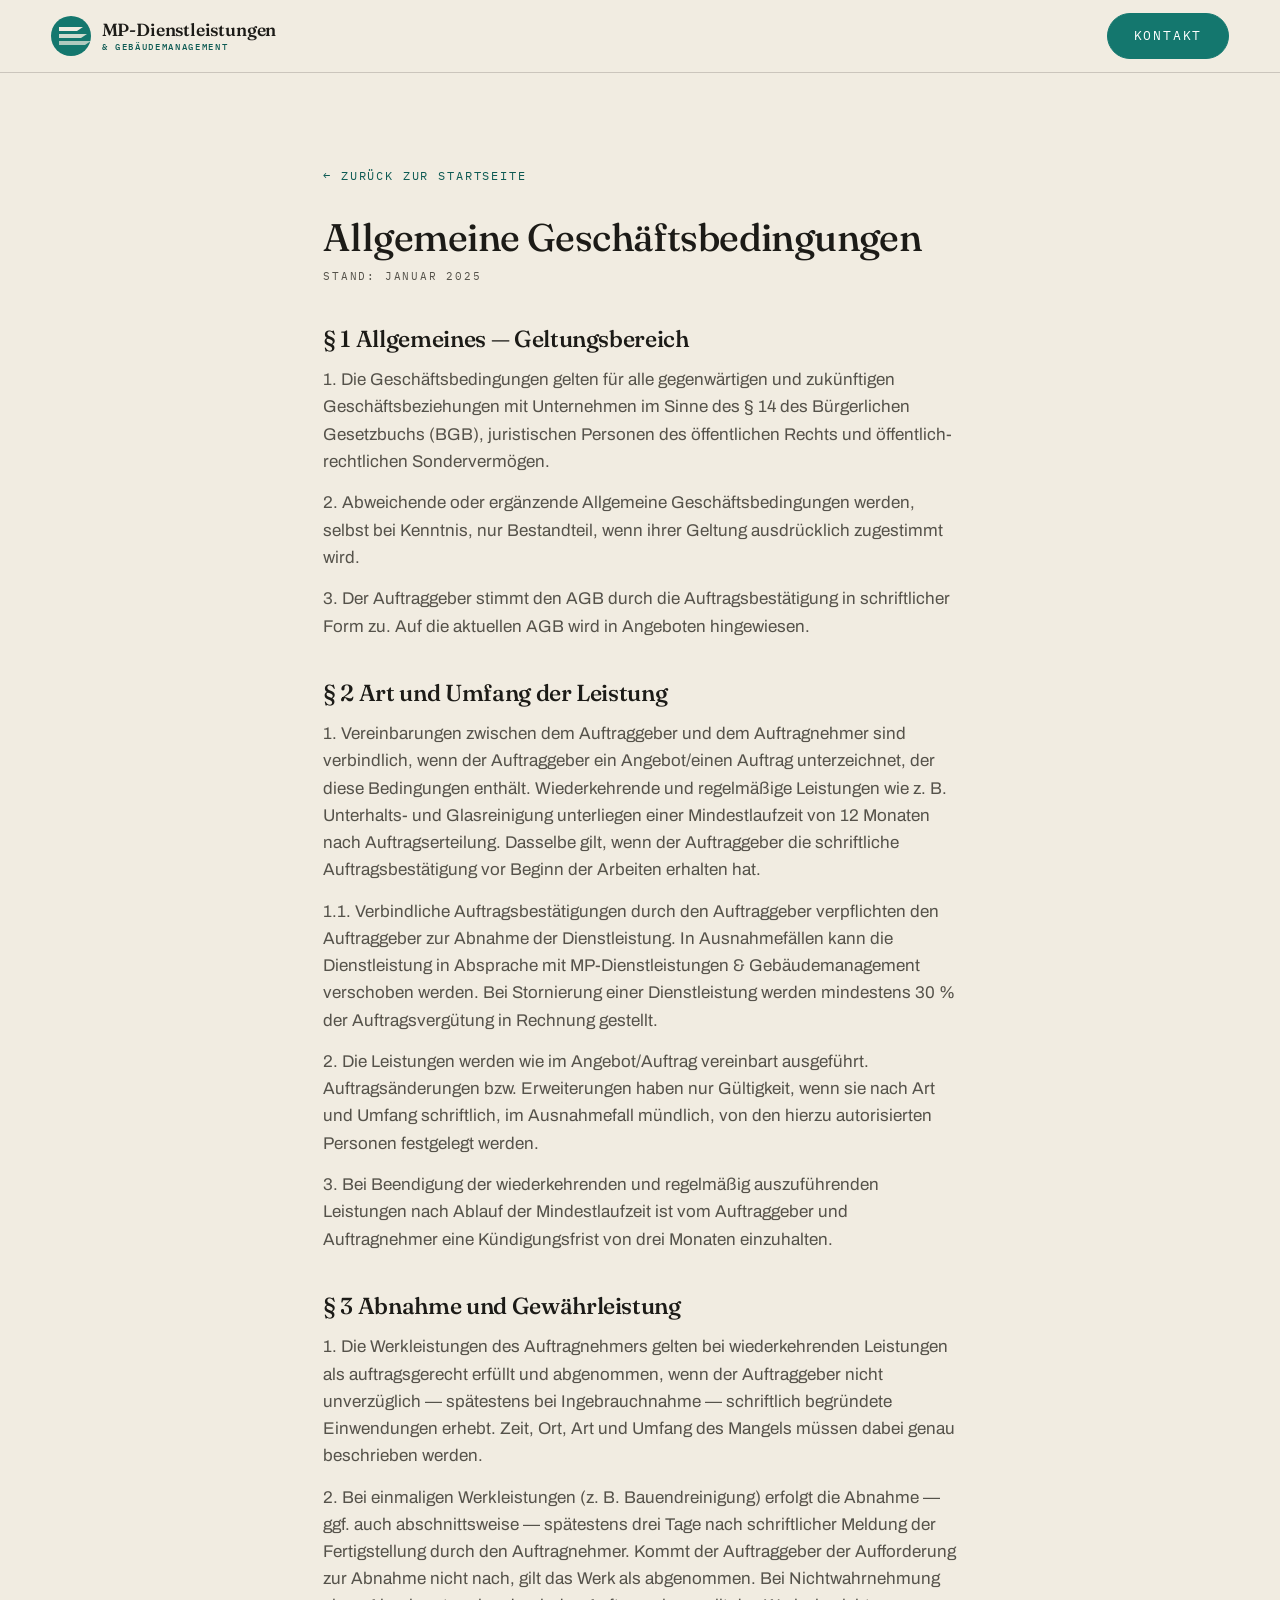
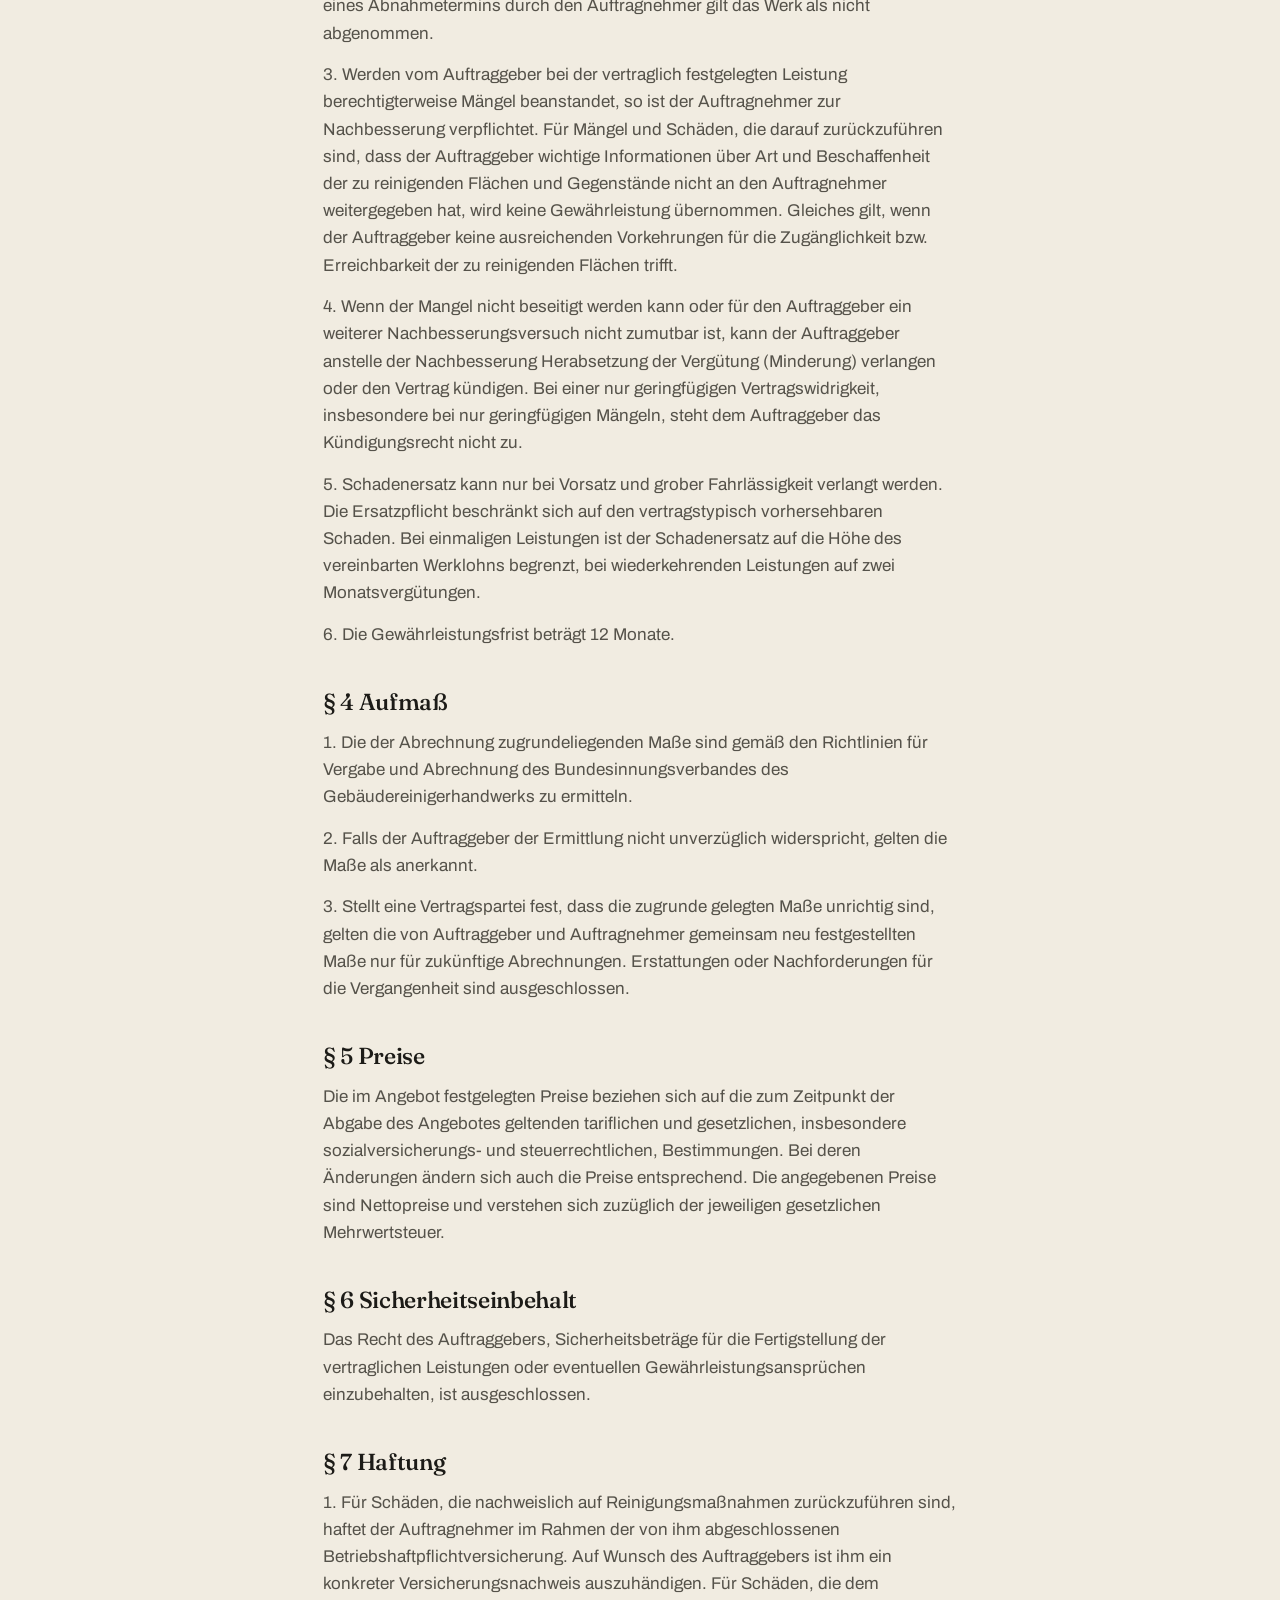
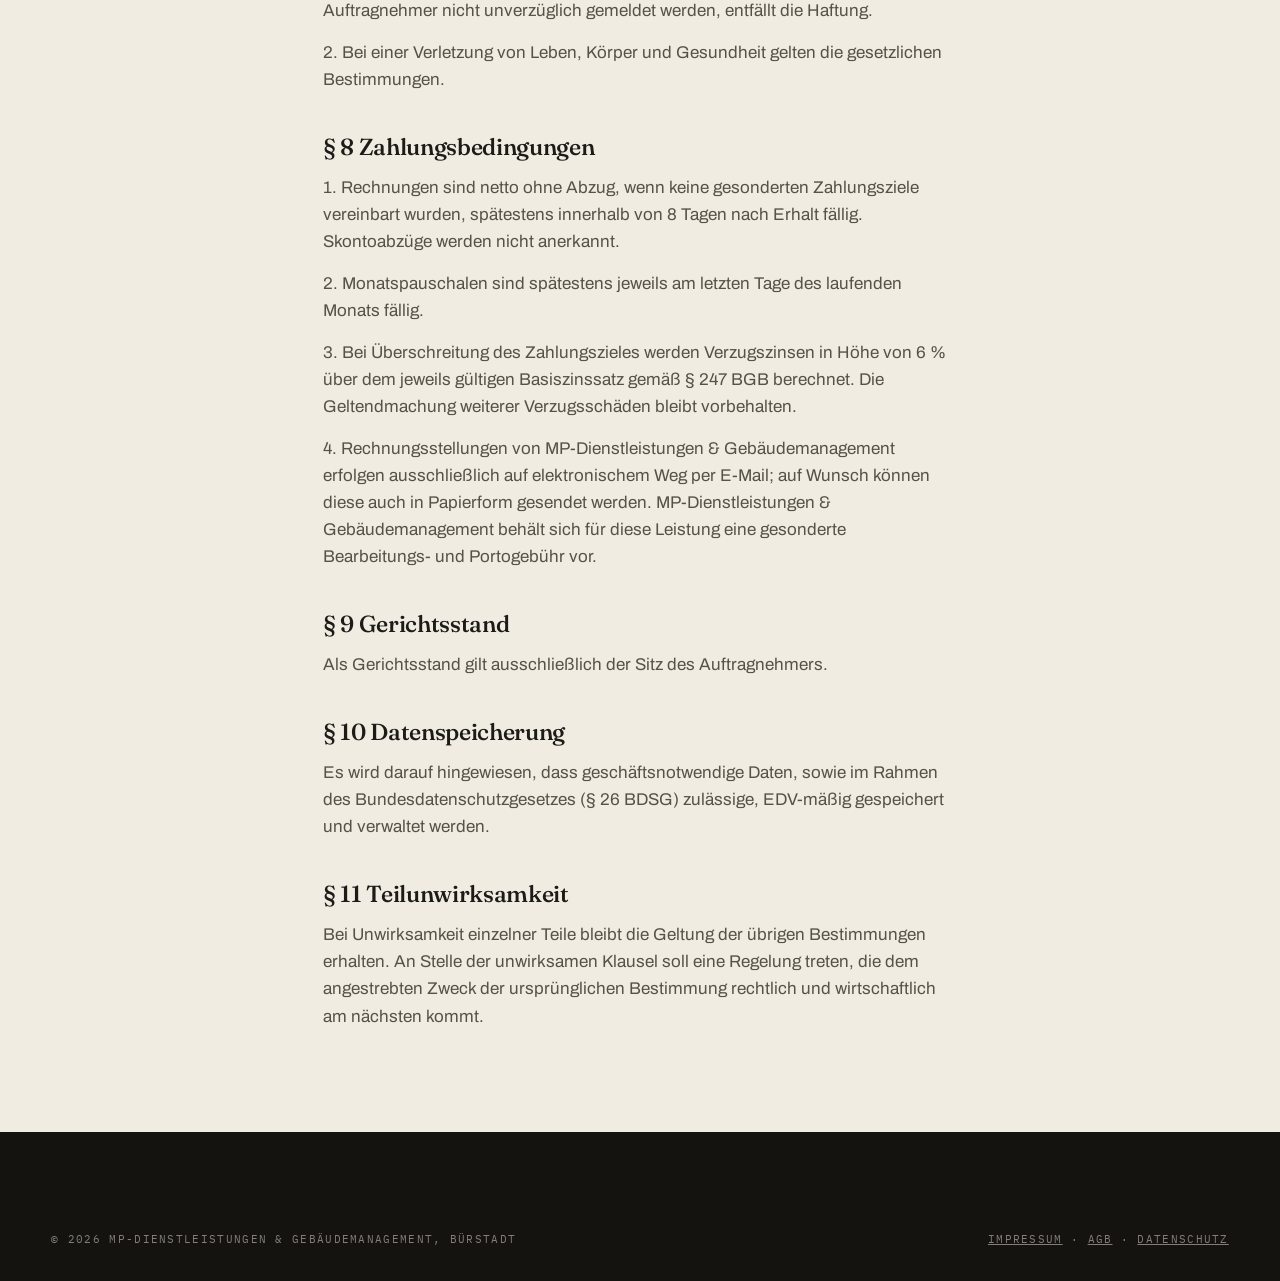
==== agb.html @ 6544720d "Website MP-Dienstleistungen & Gebäudemanagement Co-Authored-By: Claude Fable 5 <noreply@anthropic.co" ====
<!DOCTYPE html>
<html lang="de">
<head>
  <meta charset="UTF-8">
  <meta name="viewport" content="width=device-width, initial-scale=1.0">
  <title>AGB — MP-Dienstleistungen &amp; Gebäudemanagement</title>
  <meta name="robots" content="noindex, follow">
  <link rel="preconnect" href="https://fonts.googleapis.com">
  <link rel="preconnect" href="https://fonts.gstatic.com" crossorigin>
  <link href="https://fonts.googleapis.com/css2?family=Fraunces:opsz,wght@9..144,400..600&family=Archivo:wght@400;500;600&family=IBM+Plex+Mono:wght@400;500&display=swap" rel="stylesheet">
  <link rel="stylesheet" href="css/style.css">
</head>
<body>

<header class="site-header">
  <nav class="nav" aria-label="Hauptnavigation">
    <a class="brand" href="index.html">
      <svg width="40" height="40" viewBox="0 0 40 40" role="img" aria-label="MP-Dienstleistungen Logo">
        <circle cx="20" cy="20" r="20" fill="#14776e"/>
        <path d="M8 15h18l6-4H8z" fill="#f1ece1"/>
        <path d="M8 22h22l6-4H8z" fill="#f1ece1" opacity=".85"/>
        <path d="M8 29h26l6-4H8z" fill="#f1ece1" opacity=".7"/>
      </svg>
      <span class="brand-name">MP-Dienstleistungen
        <small>&amp; Gebäudemanagement</small>
      </span>
    </a>
    <a class="btn btn--solid nav-cta" href="index.html#kontakt" style="display:inline-flex">Kontakt</a>
  </nav>
</header>

<main class="legal-main">
  <a class="back-link" href="index.html">← Zurück zur Startseite</a>
  <h1 class="display-md">Allgemeine Geschäftsbedingungen</h1>
  <p class="legal-updated">Stand: Januar 2025</p>

  <h2>§ 1 Allgemeines — Geltungsbereich</h2>
  <p>1. Die Geschäftsbedingungen gelten für alle gegenwärtigen und zukünftigen Geschäftsbeziehungen mit Unternehmen im Sinne des § 14 des Bürgerlichen Gesetzbuchs (BGB), juristischen Personen des öffentlichen Rechts und öffentlich-rechtlichen Sondervermögen.</p>
  <p>2. Abweichende oder ergänzende Allgemeine Geschäftsbedingungen werden, selbst bei Kenntnis, nur Bestandteil, wenn ihrer Geltung ausdrücklich zugestimmt wird.</p>
  <p>3. Der Auftraggeber stimmt den AGB durch die Auftragsbestätigung in schriftlicher Form zu. Auf die aktuellen AGB wird in Angeboten hingewiesen.</p>

  <h2>§ 2 Art und Umfang der Leistung</h2>
  <p>1. Vereinbarungen zwischen dem Auftraggeber und dem Auftragnehmer sind verbindlich, wenn der Auftraggeber ein Angebot/einen Auftrag unterzeichnet, der diese Bedingungen enthält. Wiederkehrende und regelmäßige Leistungen wie z.&nbsp;B. Unterhalts- und Glasreinigung unterliegen einer Mindestlaufzeit von 12 Monaten nach Auftragserteilung. Dasselbe gilt, wenn der Auftraggeber die schriftliche Auftragsbestätigung vor Beginn der Arbeiten erhalten hat.</p>
  <p>1.1. Verbindliche Auftragsbestätigungen durch den Auftraggeber verpflichten den Auftraggeber zur Abnahme der Dienstleistung. In Ausnahmefällen kann die Dienstleistung in Absprache mit MP-Dienstleistungen &amp; Gebäudemanagement verschoben werden. Bei Stornierung einer Dienstleistung werden mindestens 30&nbsp;% der Auftragsvergütung in Rechnung gestellt.</p>
  <p>2. Die Leistungen werden wie im Angebot/Auftrag vereinbart ausgeführt. Auftragsänderungen bzw. Erweiterungen haben nur Gültigkeit, wenn sie nach Art und Umfang schriftlich, im Ausnahmefall mündlich, von den hierzu autorisierten Personen festgelegt werden.</p>
  <p>3. Bei Beendigung der wiederkehrenden und regelmäßig auszuführenden Leistungen nach Ablauf der Mindestlaufzeit ist vom Auftraggeber und Auftragnehmer eine Kündigungsfrist von drei Monaten einzuhalten.</p>

  <h2>§ 3 Abnahme und Gewährleistung</h2>
  <p>1. Die Werkleistungen des Auftragnehmers gelten bei wiederkehrenden Leistungen als auftragsgerecht erfüllt und abgenommen, wenn der Auftraggeber nicht unverzüglich — spätestens bei Ingebrauchnahme — schriftlich begründete Einwendungen erhebt. Zeit, Ort, Art und Umfang des Mangels müssen dabei genau beschrieben werden.</p>
  <p>2. Bei einmaligen Werkleistungen (z.&nbsp;B. Bauendreinigung) erfolgt die Abnahme — ggf. auch abschnittsweise — spätestens drei Tage nach schriftlicher Meldung der Fertigstellung durch den Auftragnehmer. Kommt der Auftraggeber der Aufforderung zur Abnahme nicht nach, gilt das Werk als abgenommen. Bei Nichtwahrnehmung eines Abnahmetermins durch den Auftragnehmer gilt das Werk als nicht abgenommen.</p>
  <p>3. Werden vom Auftraggeber bei der vertraglich festgelegten Leistung berechtigterweise Mängel beanstandet, so ist der Auftragnehmer zur Nachbesserung verpflichtet. Für Mängel und Schäden, die darauf zurückzuführen sind, dass der Auftraggeber wichtige Informationen über Art und Beschaffenheit der zu reinigenden Flächen und Gegenstände nicht an den Auftragnehmer weitergegeben hat, wird keine Gewährleistung übernommen. Gleiches gilt, wenn der Auftraggeber keine ausreichenden Vorkehrungen für die Zugänglichkeit bzw. Erreichbarkeit der zu reinigenden Flächen trifft.</p>
  <p>4. Wenn der Mangel nicht beseitigt werden kann oder für den Auftraggeber ein weiterer Nachbesserungsversuch nicht zumutbar ist, kann der Auftraggeber anstelle der Nachbesserung Herabsetzung der Vergütung (Minderung) verlangen oder den Vertrag kündigen. Bei einer nur geringfügigen Vertragswidrigkeit, insbesondere bei nur geringfügigen Mängeln, steht dem Auftraggeber das Kündigungsrecht nicht zu.</p>
  <p>5. Schadenersatz kann nur bei Vorsatz und grober Fahrlässigkeit verlangt werden. Die Ersatzpflicht beschränkt sich auf den vertragstypisch vorhersehbaren Schaden. Bei einmaligen Leistungen ist der Schadenersatz auf die Höhe des vereinbarten Werklohns begrenzt, bei wiederkehrenden Leistungen auf zwei Monatsvergütungen.</p>
  <p>6. Die Gewährleistungsfrist beträgt 12 Monate.</p>

  <h2>§ 4 Aufmaß</h2>
  <p>1. Die der Abrechnung zugrundeliegenden Maße sind gemäß den Richtlinien für Vergabe und Abrechnung des Bundesinnungsverbandes des Gebäudereinigerhandwerks zu ermitteln.</p>
  <p>2. Falls der Auftraggeber der Ermittlung nicht unverzüglich widerspricht, gelten die Maße als anerkannt.</p>
  <p>3. Stellt eine Vertragspartei fest, dass die zugrunde gelegten Maße unrichtig sind, gelten die von Auftraggeber und Auftragnehmer gemeinsam neu festgestellten Maße nur für zukünftige Abrechnungen. Erstattungen oder Nachforderungen für die Vergangenheit sind ausgeschlossen.</p>

  <h2>§ 5 Preise</h2>
  <p>Die im Angebot festgelegten Preise beziehen sich auf die zum Zeitpunkt der Abgabe des Angebotes geltenden tariflichen und gesetzlichen, insbesondere sozialversicherungs- und steuerrechtlichen, Bestimmungen. Bei deren Änderungen ändern sich auch die Preise entsprechend. Die angegebenen Preise sind Nettopreise und verstehen sich zuzüglich der jeweiligen gesetzlichen Mehrwertsteuer.</p>

  <h2>§ 6 Sicherheitseinbehalt</h2>
  <p>Das Recht des Auftraggebers, Sicherheitsbeträge für die Fertigstellung der vertraglichen Leistungen oder eventuellen Gewährleistungsansprüchen einzubehalten, ist ausgeschlossen.</p>

  <h2>§ 7 Haftung</h2>
  <p>1. Für Schäden, die nachweislich auf Reinigungsmaßnahmen zurückzuführen sind, haftet der Auftragnehmer im Rahmen der von ihm abgeschlossenen Betriebshaftpflichtversicherung. Auf Wunsch des Auftraggebers ist ihm ein konkreter Versicherungsnachweis auszuhändigen. Für Schäden, die dem Auftragnehmer nicht unverzüglich gemeldet werden, entfällt die Haftung.</p>
  <p>2. Bei einer Verletzung von Leben, Körper und Gesundheit gelten die gesetzlichen Bestimmungen.</p>

  <h2>§ 8 Zahlungsbedingungen</h2>
  <p>1. Rechnungen sind netto ohne Abzug, wenn keine gesonderten Zahlungsziele vereinbart wurden, spätestens innerhalb von 8 Tagen nach Erhalt fällig. Skontoabzüge werden nicht anerkannt.</p>
  <p>2. Monatspauschalen sind spätestens jeweils am letzten Tage des laufenden Monats fällig.</p>
  <p>3. Bei Überschreitung des Zahlungszieles werden Verzugszinsen in Höhe von 6&nbsp;% über dem jeweils gültigen Basiszinssatz gemäß § 247 BGB berechnet. Die Geltendmachung weiterer Verzugsschäden bleibt vorbehalten.</p>
  <p>4. Rechnungsstellungen von MP-Dienstleistungen &amp; Gebäudemanagement erfolgen ausschließlich auf elektronischem Weg per E-Mail; auf Wunsch können diese auch in Papierform gesendet werden. MP-Dienstleistungen &amp; Gebäudemanagement behält sich für diese Leistung eine gesonderte Bearbeitungs- und Portogebühr vor.</p>

  <h2>§ 9 Gerichtsstand</h2>
  <p>Als Gerichtsstand gilt ausschließlich der Sitz des Auftragnehmers.</p>

  <h2>§ 10 Datenspeicherung</h2>
  <p>Es wird darauf hingewiesen, dass geschäftsnotwendige Daten, sowie im Rahmen des Bundesdatenschutzgesetzes (§ 26 BDSG) zulässige, EDV-mäßig gespeichert und verwaltet werden.</p>

  <h2>§ 11 Teilunwirksamkeit</h2>
  <p>Bei Unwirksamkeit einzelner Teile bleibt die Geltung der übrigen Bestimmungen erhalten. An Stelle der unwirksamen Klausel soll eine Regelung treten, die dem angestrebten Zweck der ursprünglichen Bestimmung rechtlich und wirtschaftlich am nächsten kommt.</p>
</main>

<footer class="site-footer">
  <div class="footer-bottom">
    <span>© 2026 MP-Dienstleistungen &amp; Gebäudemanagement, Bürstadt</span>
    <span><a href="impressum.html" style="color:inherit">Impressum</a> · <a href="agb.html" style="color:inherit">AGB</a> · <a href="datenschutz.html" style="color:inherit">Datenschutz</a></span>
  </div>
</footer>

</body>
</html>
---- css/style.css ----
/* ==========================================================================
   MP-Dienstleistungen & Gebäudemanagement
   Editorial system: warm paper, ink, MP-petrol. Serif display / grotesk body.
   ========================================================================== */

:root {
  --paper: #f1ece1;
  --paper-deep: #e7e0d1;
  --ink: #1c1b17;
  --ink-soft: #55524a;
  --petrol: #14776e;
  --petrol-deep: #0d5a53;
  --petrol-ink: #0a3f3a;
  --dark: #14130f;
  --dark-soft: #23221c;
  --line: rgba(28, 27, 23, 0.18);
  --line-light: rgba(241, 236, 225, 0.22);

  --font-serif: "Fraunces", Georgia, serif;
  --font-sans: "Archivo", "Helvetica Neue", Arial, sans-serif;
  --font-mono: "IBM Plex Mono", "Courier New", monospace;

  --margin: clamp(1.25rem, 4vw, 4.5rem);
  --nav-h: 4.5rem;
}

* { box-sizing: border-box; margin: 0; padding: 0; }

html {
  scroll-behavior: smooth;
  -webkit-text-size-adjust: 100%;
}

body {
  font-family: var(--font-sans);
  font-size: 1.0625rem;
  line-height: 1.6;
  color: var(--ink);
  background: var(--paper);
  -webkit-font-smoothing: antialiased;
}

img { max-width: 100%; display: block; }

a { color: inherit; }

:focus-visible {
  outline: 2px solid var(--petrol);
  outline-offset: 3px;
}

::selection { background: var(--petrol); color: var(--paper); }

.visually-hidden {
  position: absolute; width: 1px; height: 1px;
  clip-path: inset(50%); overflow: hidden; white-space: nowrap;
}

/* ---------- type ---------- */

h1, h2, h3 {
  font-family: var(--font-serif);
  font-weight: 480;
  line-height: 1.06;
  letter-spacing: -0.015em;
}

.display-xl { font-size: clamp(2.6rem, 7.2vw, 5.6rem); }
.display-lg { font-size: clamp(2.1rem, 5vw, 3.9rem); }
.display-md { font-size: clamp(1.6rem, 3.2vw, 2.4rem); }

/* Serifen-Kursiv-Akzent in Headlines */
.accent-i {
  font-style: italic;
  font-weight: 440;
  color: var(--petrol-deep);
}

/* Anker landen unterhalb der Sticky-Nav */
section[id] { scroll-margin-top: calc(var(--nav-h) + 1rem); }

.eyebrow {
  font-family: var(--font-mono);
  font-size: 0.72rem;
  font-weight: 500;
  letter-spacing: 0.22em;
  text-transform: uppercase;
  color: var(--petrol-deep);
  display: block;
  margin-bottom: 1.4rem;
}

.eyebrow::before { content: "— "; }

.lead {
  font-size: clamp(1.1rem, 1.6vw, 1.3rem);
  line-height: 1.55;
  color: var(--ink-soft);
  max-width: 34em;
}

/* ---------- buttons ---------- */

.btn {
  display: inline-flex;
  align-items: center;
  gap: 0.6rem;
  min-height: 44px;
  padding: 0.75rem 1.6rem;
  font-family: var(--font-mono);
  font-size: 0.8rem;
  letter-spacing: 0.14em;
  text-transform: uppercase;
  text-decoration: none;
  border: 1px solid var(--ink);
  border-radius: 999px;
  background: transparent;
  color: var(--ink);
  cursor: pointer;
  transition: background 0.2s ease, color 0.2s ease, border-color 0.2s ease;
}

.btn:hover { background: var(--ink); color: var(--paper); }

.btn-arrow {
  display: inline-block;
  transition: transform 0.2s ease;
}

.btn:hover .btn-arrow { transform: translateX(4px); }

.btn--solid {
  background: var(--petrol);
  border-color: var(--petrol);
  color: #fff;
}

.btn--solid:hover { background: var(--petrol-deep); border-color: var(--petrol-deep); color: #fff; }

.btn--light {
  border-color: var(--paper);
  color: var(--paper);
}

.btn--light:hover { background: var(--paper); color: var(--ink); }

/* ---------- header / nav ---------- */

.site-header {
  position: sticky;
  top: 0;
  z-index: 60;
  background: rgba(241, 236, 225, 0.92);
  backdrop-filter: blur(6px);
  border-bottom: 1px solid var(--line);
}

.nav {
  display: flex;
  align-items: center;
  justify-content: space-between;
  gap: 1.5rem;
  height: var(--nav-h);
  padding: 0 var(--margin);
}

.brand {
  display: flex;
  align-items: center;
  gap: 0.65rem;
  text-decoration: none;
  flex-shrink: 0;
}

.brand svg { display: block; }

.brand-name {
  font-family: var(--font-serif);
  font-size: 1.1rem;
  font-weight: 560;
  letter-spacing: -0.01em;
  line-height: 1.1;
}

.brand-name small {
  display: block;
  font-family: var(--font-mono);
  font-size: 0.58rem;
  font-weight: 500;
  letter-spacing: 0.18em;
  text-transform: uppercase;
  color: var(--petrol-deep);
  margin-top: 0.15rem;
}

.nav-links {
  display: none;
  align-items: center;
  gap: 2rem;
  list-style: none;
}

.nav-links a {
  font-family: var(--font-mono);
  font-size: 0.76rem;
  letter-spacing: 0.14em;
  text-transform: uppercase;
  text-decoration: none;
  color: var(--ink);
  padding: 0.5rem 0;
  border-bottom: 1px solid transparent;
  transition: border-color 0.2s ease, color 0.2s ease;
}

.nav-links a:hover { border-bottom-color: var(--petrol); color: var(--petrol-deep); }

.nav-cta { display: none; }

.nav-toggle {
  display: inline-flex;
  flex-direction: column;
  justify-content: center;
  gap: 5px;
  width: 44px;
  height: 44px;
  padding: 10px;
  background: none;
  border: 1px solid var(--line);
  border-radius: 50%;
  cursor: pointer;
}

.nav-toggle span {
  display: block;
  height: 2px;
  background: var(--ink);
  transition: transform 0.25s ease, opacity 0.25s ease;
}

.nav-toggle[aria-expanded="true"] span:nth-child(1) { transform: translateY(7px) rotate(45deg); }
.nav-toggle[aria-expanded="true"] span:nth-child(2) { opacity: 0; }
.nav-toggle[aria-expanded="true"] span:nth-child(3) { transform: translateY(-7px) rotate(-45deg); }

.mobile-menu {
  display: none;
  border-bottom: 1px solid var(--line);
  background: var(--paper);
}

.mobile-menu.is-open { display: block; }

.mobile-menu ul { list-style: none; padding: 0.5rem var(--margin) 1.5rem; }

.mobile-menu a {
  display: block;
  padding: 0.85rem 0;
  font-family: var(--font-serif);
  font-size: 1.35rem;
  text-decoration: none;
  border-bottom: 1px solid var(--line);
}

.mobile-menu li:last-child a { border-bottom: 0; }

@media (min-width: 64rem) {
  .nav-links { display: flex; }
  .nav-cta { display: inline-flex; }
  .nav-toggle, .mobile-menu { display: none !important; }
}

/* ---------- hero ---------- */

.hero {
  padding: clamp(1.4rem, 3vw, 2.2rem) var(--margin) 0;
}

.hero-meta {
  display: flex;
  flex-wrap: wrap;
  justify-content: space-between;
  gap: 0.4rem 2rem;
  padding-bottom: 0.8rem;
  margin-bottom: clamp(2.2rem, 5vw, 4.5rem);
  border-bottom: 1px solid var(--line);
  font-family: var(--font-mono);
  font-size: 0.7rem;
  letter-spacing: 0.16em;
  text-transform: uppercase;
  color: var(--ink-soft);
}

.hero-meta strong { font-weight: 500; color: var(--petrol-deep); }

.hero-top {
  display: grid;
  gap: 2rem;
  padding-bottom: clamp(2.5rem, 5vw, 4rem);
}

.hero h1 { max-width: 11em; }

.hero-aside {
  display: flex;
  flex-direction: column;
  gap: 1.6rem;
  justify-content: flex-end;
}

.hero-aside .lead { max-width: 26em; }

.hero-actions { display: flex; flex-wrap: wrap; gap: 0.8rem; }

@media (min-width: 64rem) {
  .hero-top {
    grid-template-columns: 1.5fr 1fr;
    align-items: end;
  }
}

/* Zweiteilige Hero-Komposition — Bilder bleiben nahe ihrer nativen Auflösung */
.hero-media {
  display: grid;
  gap: 1.2rem;
  border-top: 1px solid var(--line);
  padding-top: 1rem;
  padding-bottom: clamp(3rem, 6vw, 5rem);
}

.hero-media figure { margin: 0; min-width: 0; }

.hero-media img {
  width: 100%;
  object-fit: cover;
}

.hero-tile--main img {
  height: clamp(280px, 46vh, 500px);
  object-position: center;
}

.hero-tile--team img {
  height: auto; /* natürliches Seitenverhältnis, kein Hochskalieren in der Höhe */
}

.hero-media figcaption {
  display: flex;
  justify-content: space-between;
  gap: 1rem;
  padding-top: 0.7rem;
  font-family: var(--font-mono);
  font-size: 0.7rem;
  letter-spacing: 0.14em;
  text-transform: uppercase;
  color: var(--ink-soft);
}

@media (min-width: 64rem) {
  .hero-media {
    grid-template-columns: 1.6fr 1fr;
    align-items: end;
  }
}

/* ---------- section scaffolding ---------- */

.section {
  padding: clamp(3.5rem, 8vw, 7rem) var(--margin);
  border-top: 1px solid var(--line);
}

.section-head {
  display: grid;
  gap: 1.2rem;
  margin-bottom: clamp(2.5rem, 5vw, 4.5rem);
}

.section-head .lead { margin-top: 0.4rem; }

@media (min-width: 64rem) {
  .section-head--split {
    grid-template-columns: 1.2fr 1fr;
    align-items: end;
  }
}

/* ---------- statement (Leitsatz) ---------- */

.statement {
  background: var(--paper-deep);
  text-align: center;
  padding-top: clamp(4.5rem, 10vw, 8.5rem);
  padding-bottom: clamp(4.5rem, 10vw, 8.5rem);
}

.statement .eyebrow { color: var(--petrol-deep); }
.statement .eyebrow::before { content: ""; }

.statement h2 {
  max-width: 15em;
  margin: 0 auto;
}

.statement p {
  max-width: 38em;
  margin: 1.8rem auto 0;
  color: var(--ink-soft);
}

/* ---------- über uns ---------- */

.about-grid {
  display: grid;
  gap: 2.5rem;
}

.about-copy p + p { margin-top: 1.1rem; }

.about-copy .about-quote {
  margin-top: 2.2rem;
  padding-left: 1.4rem;
  border-left: 2px solid var(--petrol);
  font-family: var(--font-serif);
  font-size: 1.35rem;
  line-height: 1.35;
  color: var(--ink);
}

.about-sign {
  margin-top: 2.2rem;
  font-family: var(--font-mono);
  font-size: 0.78rem;
  letter-spacing: 0.12em;
  text-transform: uppercase;
  color: var(--ink-soft);
}

.about-sign strong {
  display: block;
  font-family: var(--font-serif);
  font-size: 1.5rem;
  font-weight: 500;
  letter-spacing: 0;
  text-transform: none;
  color: var(--ink);
  margin-bottom: 0.3rem;
}

.about-media { display: grid; gap: 1rem; align-content: start; }

.about-media figure { margin: 0; }

.about-media img {
  width: 100%;
  height: 320px;
  object-fit: cover;
}

/* Teamfoto ungeschnitten zeigen (Personen von Kopf bis Fuß) */
.about-media figure:first-child img {
  height: auto;
  aspect-ratio: auto;
}

.about-media figcaption {
  padding-top: 0.55rem;
  font-family: var(--font-mono);
  font-size: 0.68rem;
  letter-spacing: 0.14em;
  text-transform: uppercase;
  color: var(--ink-soft);
}

@media (min-width: 64rem) {
  .about-grid { grid-template-columns: 1.1fr 1fr; gap: 5rem; }
  .about-media { grid-template-rows: auto auto; }
  .about-media figure:nth-child(2) { margin-left: 18%; }
  .about-media img { height: 360px; }
}

/* ---------- leistungen ---------- */

.services-list {
  list-style: none;
  border-top: 1px solid var(--line);
}

.service {
  position: relative;
  display: grid;
  grid-template-columns: auto 1fr auto;
  align-items: baseline;
  gap: 1rem 1.5rem;
  padding: 1.15rem 0.6rem;
  margin: 0 -0.6rem;
  border-bottom: 1px solid var(--line);
  transition: background 0.25s ease;
}

.service:hover { background: rgba(20, 119, 110, 0.055); }

.service-name { transition: color 0.25s ease; }

.service:hover .service-name { color: var(--petrol-deep); }

.service-num {
  font-family: var(--font-mono);
  font-size: 0.72rem;
  letter-spacing: 0.1em;
  color: var(--petrol-deep);
}

.service-name {
  font-family: var(--font-serif);
  font-size: clamp(1.35rem, 2.6vw, 2rem);
  font-weight: 480;
  line-height: 1.15;
}

.service-desc {
  grid-column: 2;
  font-size: 0.95rem;
  color: var(--ink-soft);
  max-width: 46em;
}

.service-tag {
  font-family: var(--font-mono);
  font-size: 0.68rem;
  letter-spacing: 0.14em;
  text-transform: uppercase;
  color: var(--ink-soft);
  white-space: nowrap;
}

@media (max-width: 47.9rem) {
  .service { grid-template-columns: auto 1fr; }
  .service-tag { display: none; }
}

.services-media {
  display: grid;
  gap: 1rem;
  margin-top: clamp(2.5rem, 5vw, 4rem);
}

.services-media figure { position: relative; margin: 0; }

.services-media img {
  width: 100%;
  height: 260px;
  object-fit: cover;
}

.services-media figcaption {
  position: absolute;
  left: 0.9rem;
  bottom: 0.9rem;
  padding: 0.35rem 0.8rem;
  background: var(--paper);
  font-family: var(--font-mono);
  font-size: 0.66rem;
  letter-spacing: 0.14em;
  text-transform: uppercase;
}

@media (min-width: 48rem) {
  .services-media { grid-template-columns: repeat(3, 1fr); }
  .services-media img { height: 300px; }
}

/* ---------- dark chapter (Bilanz) ---------- */

.chapter {
  background: var(--dark);
  color: var(--paper);
  border-top: 0;
}

.chapter .eyebrow { color: #6fbfb5; }

.chapter h2 {
  max-width: 14em;
  color: var(--paper);
}

.chapter-intro {
  color: rgba(241, 236, 225, 0.72);
  max-width: 36em;
  margin-top: 1.4rem;
}

.facts {
  list-style: none;
  margin-top: clamp(3rem, 6vw, 5rem);
  border-top: 1px solid var(--line-light);
}

.fact {
  display: grid;
  gap: 0.4rem 2rem;
  padding: clamp(1.6rem, 3vw, 2.4rem) 0;
  border-bottom: 1px solid var(--line-light);
}

.fact-value {
  font-family: var(--font-serif);
  font-size: clamp(2.2rem, 6vw, 4.4rem);
  font-weight: 460;
  line-height: 1;
  letter-spacing: -0.02em;
}

.fact-value sup { font-size: 0.45em; }

.fact-label {
  font-family: var(--font-mono);
  font-size: 0.72rem;
  letter-spacing: 0.18em;
  text-transform: uppercase;
  color: #6fbfb5;
}

.fact-note {
  color: rgba(241, 236, 225, 0.66);
  font-size: 0.95rem;
  max-width: 34em;
}

@media (min-width: 64rem) {
  .fact {
    grid-template-columns: 1fr 2fr 1.4fr;
    align-items: baseline;
  }
  .fact-label { order: -1; }
}

.chapter-source {
  margin-top: 1.6rem;
  font-family: var(--font-mono);
  font-size: 0.68rem;
  letter-spacing: 0.12em;
  text-transform: uppercase;
  color: rgba(241, 236, 225, 0.45);
}

/* ---------- umwelt ---------- */

.env-grid { display: grid; gap: 2.5rem; }

.env-copy p + p { margin-top: 1.1rem; }

.env-copy h3 {
  font-size: 1.25rem;
  margin: 2rem 0 0.6rem;
}

.env-panel {
  align-self: start;
  border: 1px solid var(--petrol);
  padding: clamp(1.6rem, 3vw, 2.4rem);
  background: var(--paper-deep);
  box-shadow: 10px 10px 0 rgba(20, 119, 110, 0.12);
}

.env-panel .eyebrow { margin-bottom: 1rem; }

.env-panel h3 {
  font-family: var(--font-serif);
  font-size: 1.6rem;
  font-weight: 500;
  line-height: 1.2;
}

.env-panel p { margin-top: 0.9rem; color: var(--ink-soft); }

.env-panel .btn { margin-top: 1.6rem; }

.env-steps {
  list-style: none;
  margin-top: 1.4rem;
  border-top: 1px solid var(--line);
}

.env-steps li {
  display: flex;
  gap: 1rem;
  padding: 0.8rem 0;
  border-bottom: 1px solid var(--line);
  font-size: 0.95rem;
}

.env-steps .env-step-num {
  font-family: var(--font-mono);
  font-size: 0.7rem;
  color: var(--petrol-deep);
  padding-top: 0.25rem;
}

@media (min-width: 64rem) {
  .env-grid { grid-template-columns: 1.2fr 1fr; gap: 5rem; }
}

/* ---------- jobs ---------- */

.jobs { background: var(--paper-deep); }

.job-card {
  border: 1px solid var(--ink);
  background: var(--paper);
  box-shadow: 10px 10px 0 rgba(20, 119, 110, 0.12);
}

.job-head {
  display: flex;
  flex-wrap: wrap;
  align-items: baseline;
  justify-content: space-between;
  gap: 0.6rem 2rem;
  padding: clamp(1.4rem, 3vw, 2rem);
  border-bottom: 1px solid var(--line);
}

.job-head h3 {
  font-size: clamp(1.5rem, 3vw, 2.1rem);
  font-weight: 500;
}

.job-meta {
  font-family: var(--font-mono);
  font-size: 0.72rem;
  letter-spacing: 0.14em;
  text-transform: uppercase;
  color: var(--petrol-deep);
}

.job-body {
  display: grid;
  gap: 0;
}

.job-col { padding: clamp(1.4rem, 3vw, 2rem); }

.job-col + .job-col { border-top: 1px solid var(--line); }

.job-col h4 {
  font-family: var(--font-mono);
  font-size: 0.72rem;
  font-weight: 500;
  letter-spacing: 0.18em;
  text-transform: uppercase;
  color: var(--ink-soft);
  margin-bottom: 1rem;
}

.job-col ul { list-style: none; }

.job-col li {
  position: relative;
  padding: 0.45rem 0 0.45rem 1.4rem;
  font-size: 0.98rem;
}

.job-col li::before {
  content: "";
  position: absolute;
  left: 0;
  top: calc(0.45rem + 0.8em);
  width: 0.55rem;
  height: 1px;
  background: var(--petrol);
}

.job-foot {
  padding: clamp(1.4rem, 3vw, 2rem);
  border-top: 1px solid var(--line);
  display: flex;
  flex-wrap: wrap;
  align-items: center;
  justify-content: space-between;
  gap: 1rem;
}

.job-foot p { font-size: 0.95rem; color: var(--ink-soft); max-width: 30em; }

@media (min-width: 48rem) {
  .job-body { grid-template-columns: 1fr 1fr; }
  .job-col + .job-col { border-top: 0; border-left: 1px solid var(--line); }
}

/* ---------- referenzen ---------- */

.ref-intro { max-width: 40em; }

.ref-list {
  list-style: none;
  margin-top: clamp(2rem, 4vw, 3rem);
  border-top: 1px solid var(--line);
  columns: 1;
}

.ref-list li {
  break-inside: avoid;
  display: flex;
  align-items: baseline;
  gap: 1rem;
  padding: 1rem 0;
  border-bottom: 1px solid var(--line);
}

.ref-name {
  font-family: var(--font-serif);
  font-size: clamp(1.2rem, 2vw, 1.6rem);
  font-weight: 480;
}

.ref-branche {
  font-family: var(--font-mono);
  font-size: 0.66rem;
  letter-spacing: 0.14em;
  text-transform: uppercase;
  color: var(--ink-soft);
  margin-left: auto;
  text-align: right;
}

@media (min-width: 48rem) {
  .ref-list { column-count: 2; column-gap: 4rem; }
}

/* ---------- kontakt ---------- */

.contact-grid { display: grid; gap: 3rem; }

.contact-info address {
  font-style: normal;
  margin-top: 1.6rem;
  line-height: 1.8;
}

.contact-info a { color: var(--petrol-deep); text-decoration-thickness: 1px; text-underline-offset: 3px; }

.contact-hours {
  margin-top: 2rem;
  padding-top: 1.4rem;
  border-top: 1px solid var(--line);
  font-size: 0.95rem;
  color: var(--ink-soft);
  max-width: 28em;
}

.contact-form { display: grid; gap: 1.3rem; align-content: start; }

.field { display: grid; gap: 0.45rem; }

.field label {
  font-family: var(--font-mono);
  font-size: 0.7rem;
  letter-spacing: 0.16em;
  text-transform: uppercase;
  color: var(--ink-soft);
}

.field input,
.field textarea {
  width: 100%;
  padding: 0.85rem 1rem;
  font: inherit;
  color: var(--ink);
  background: transparent;
  border: 1px solid var(--line);
  border-radius: 0;
}

.field input:focus,
.field textarea:focus {
  outline: none;
  border-color: var(--petrol);
}

.field textarea { min-height: 9rem; resize: vertical; }

.field-captcha { max-width: 18rem; }

.consent {
  display: flex;
  gap: 0.8rem;
  align-items: flex-start;
  font-size: 0.85rem;
  color: var(--ink-soft);
  line-height: 1.5;
}

.consent input {
  margin-top: 0.25rem;
  width: 1.05rem;
  height: 1.05rem;
  accent-color: var(--petrol);
  flex-shrink: 0;
}

.form-note {
  font-size: 0.8rem;
  color: var(--ink-soft);
}

.form-status {
  font-size: 0.95rem;
  color: var(--petrol-deep);
  min-height: 1.4em;
}

.form-status.is-error { color: #9d2f22; }

@media (min-width: 64rem) {
  .contact-grid { grid-template-columns: 1fr 1.3fr; gap: 5rem; }
}

/* ---------- CTA band ---------- */

.cta-band {
  background: var(--petrol);
  color: #fff;
  border-top: 0;
  padding-top: clamp(4rem, 9vw, 7.5rem);
  padding-bottom: clamp(4rem, 9vw, 7.5rem);
}

.cta-band .eyebrow { color: rgba(255, 255, 255, 0.75); }

.cta-band h2 { color: #fff; max-width: 12em; }

.cta-band p {
  margin-top: 1.4rem;
  max-width: 32em;
  color: rgba(255, 255, 255, 0.85);
}

.cta-band .btn { margin-top: 2.2rem; }

.cta-band .btn--light { border-color: #fff; color: #fff; }
.cta-band .btn--light:hover { background: #fff; color: var(--petrol-deep); }

/* ---------- footer ---------- */

.site-footer {
  background: var(--dark);
  color: var(--paper);
  padding: clamp(3rem, 6vw, 5rem) var(--margin) 2rem;
}

.footer-grid {
  display: grid;
  gap: 2.5rem;
  padding-bottom: clamp(2.5rem, 5vw, 4rem);
  border-bottom: 1px solid var(--line-light);
}

.footer-brand p {
  margin-top: 1rem;
  font-size: 0.92rem;
  color: rgba(241, 236, 225, 0.62);
  max-width: 22em;
}

.footer-col h3 {
  font-family: var(--font-mono);
  font-size: 0.7rem;
  font-weight: 500;
  letter-spacing: 0.18em;
  text-transform: uppercase;
  color: #6fbfb5;
  margin-bottom: 1.1rem;
}

.footer-col ul { list-style: none; }

.footer-col li { padding: 0.3rem 0; }

.footer-col a {
  font-size: 0.95rem;
  color: var(--paper);
  text-decoration: none;
}

.footer-col a:hover { text-decoration: underline; text-underline-offset: 3px; }

.footer-col address { font-style: normal; font-size: 0.95rem; line-height: 1.8; color: rgba(241,236,225,.8); }

.footer-tagline {
  font-family: var(--font-serif);
  font-size: clamp(2.2rem, 7vw, 5.2rem);
  font-weight: 460;
  line-height: 1.05;
  letter-spacing: -0.015em;
  color: var(--paper);
  padding: clamp(2.2rem, 5vw, 4rem) 0 0.6rem;
}

.footer-tagline em {
  font-style: italic;
  color: #6fbfb5;
}

.footer-bottom {
  display: flex;
  flex-wrap: wrap;
  gap: 0.5rem 2rem;
  justify-content: space-between;
  padding-top: 1.4rem;
  font-family: var(--font-mono);
  font-size: 0.68rem;
  letter-spacing: 0.12em;
  text-transform: uppercase;
  color: rgba(241, 236, 225, 0.5);
}

@media (min-width: 48rem) {
  .footer-grid { grid-template-columns: 1.4fr 1fr 1fr 1fr; }
}

/* ---------- legal subpages ---------- */

.legal-main {
  max-width: 46rem;
  padding: clamp(3rem, 7vw, 5.5rem) var(--margin);
  margin: 0 auto;
}

.legal-main h1 { margin-bottom: 0.6rem; }

.legal-updated {
  font-family: var(--font-mono);
  font-size: 0.7rem;
  letter-spacing: 0.16em;
  text-transform: uppercase;
  color: var(--ink-soft);
  margin-bottom: 2.5rem;
}

.legal-main h2 {
  font-size: 1.45rem;
  font-weight: 520;
  margin: 2.6rem 0 0.9rem;
}

.legal-main h3 {
  font-family: var(--font-sans);
  font-size: 1.05rem;
  font-weight: 600;
  margin: 1.8rem 0 0.5rem;
}

.legal-main p { margin-bottom: 0.9rem; color: var(--ink-soft); }

.legal-main p strong { color: var(--ink); }

.legal-main ul, .legal-main ol { margin: 0 0 1rem 1.3rem; color: var(--ink-soft); }

.legal-main li { margin-bottom: 0.4rem; }

.legal-main a { color: var(--petrol-deep); }

.legal-main address { font-style: normal; margin-bottom: 1rem; line-height: 1.8; color: var(--ink-soft); }

.back-link {
  display: inline-block;
  margin-bottom: 2rem;
  font-family: var(--font-mono);
  font-size: 0.72rem;
  letter-spacing: 0.16em;
  text-transform: uppercase;
  text-decoration: none;
  color: var(--petrol-deep);
}

.back-link:hover { text-decoration: underline; text-underline-offset: 3px; }

/* ---------- reveal motion ---------- */

.reveal {
  opacity: 0;
  transform: translateY(24px);
  transition: opacity 0.7s ease, transform 0.7s ease;
}

.reveal.is-visible { opacity: 1; transform: none; }

@media (prefers-reduced-motion: reduce) {
  html { scroll-behavior: auto; }
  .reveal { opacity: 1; transform: none; transition: none; }
  *, *::before, *::after {
    animation-duration: 0.01ms !important;
    transition-duration: 0.01ms !important;
  }
}
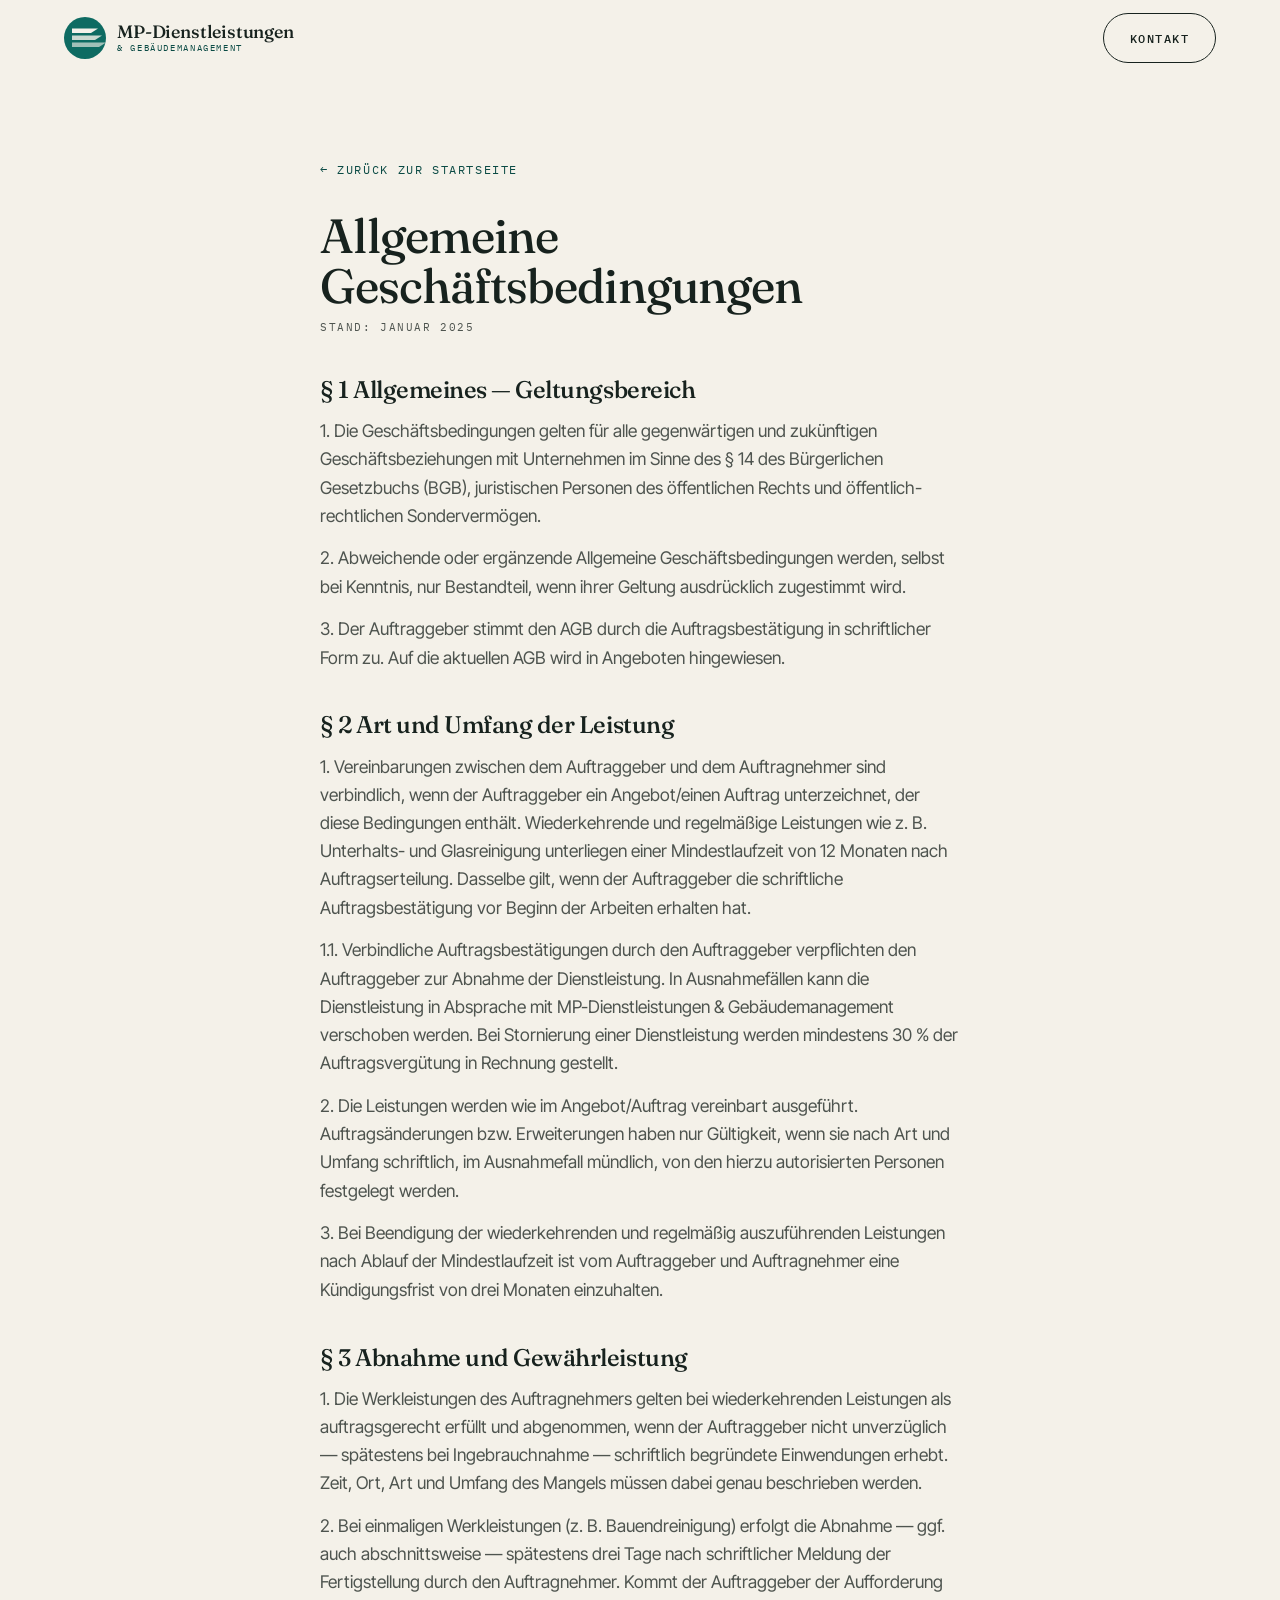
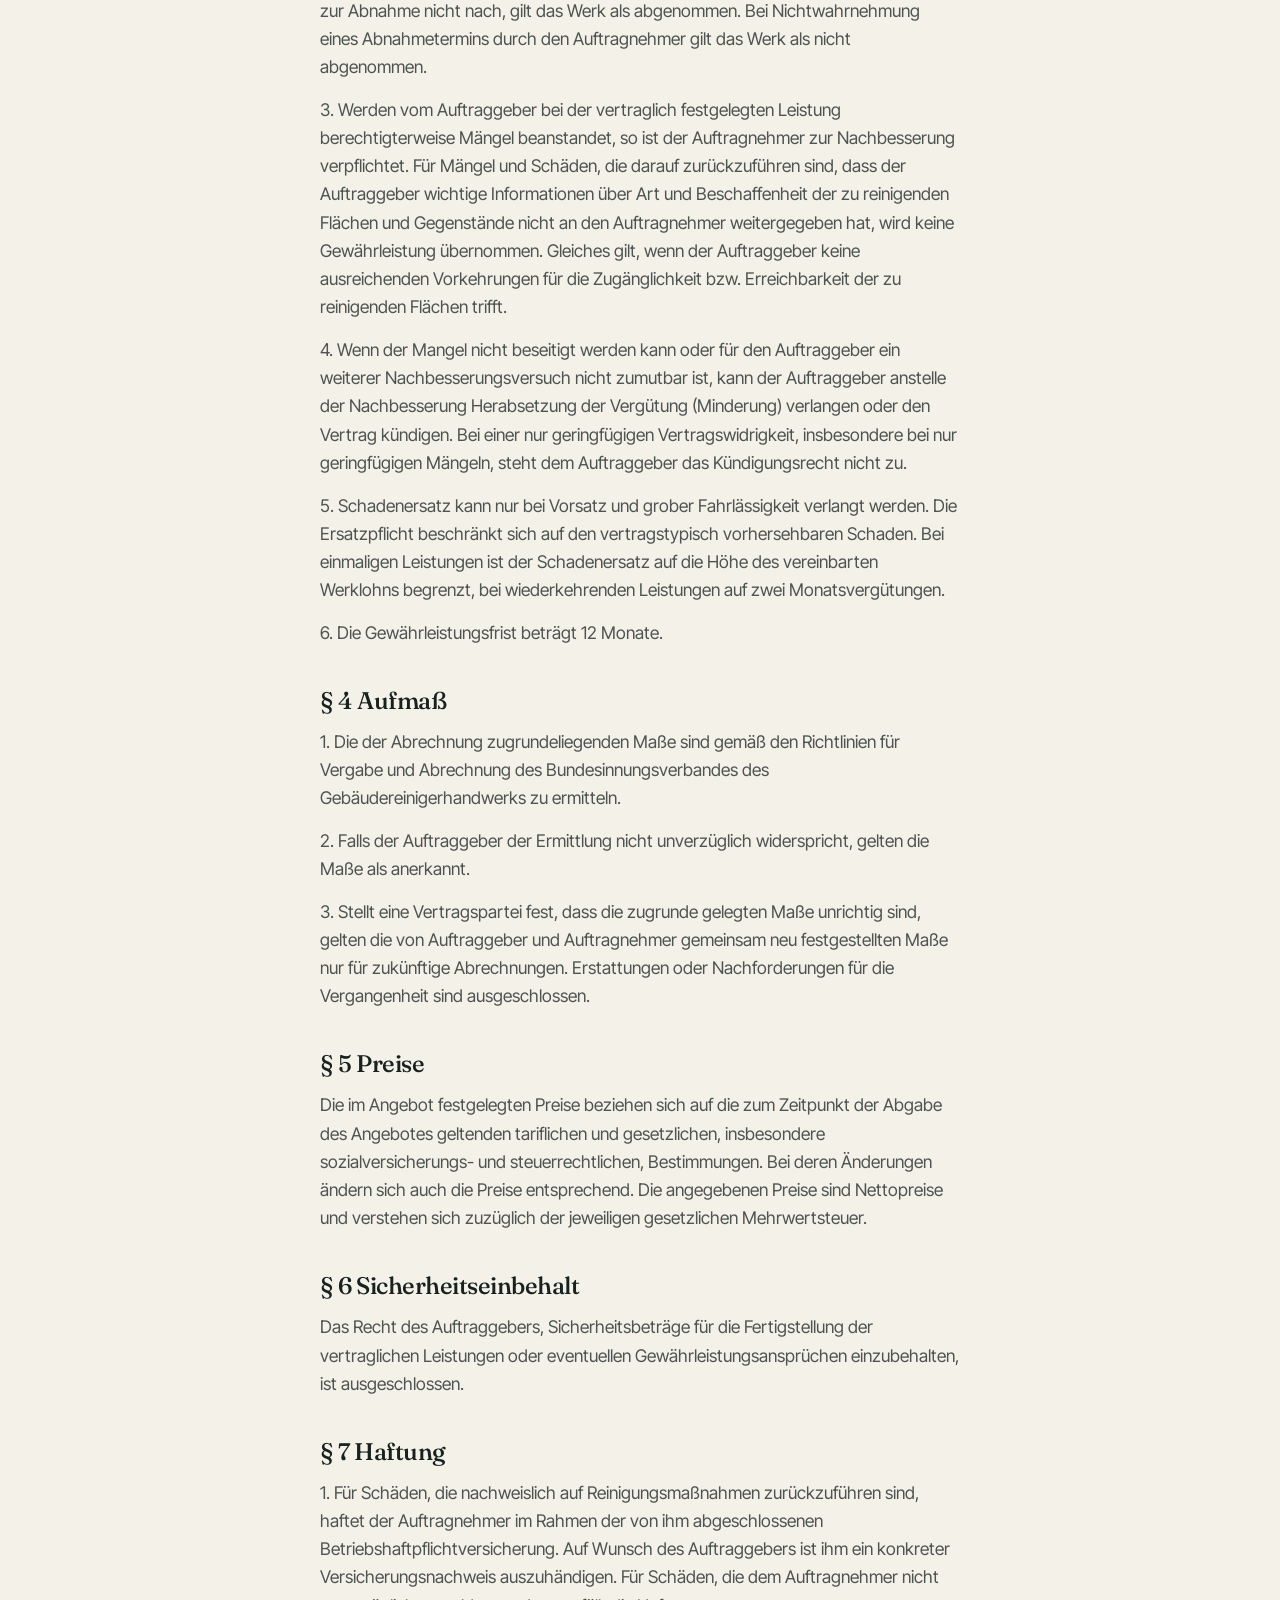
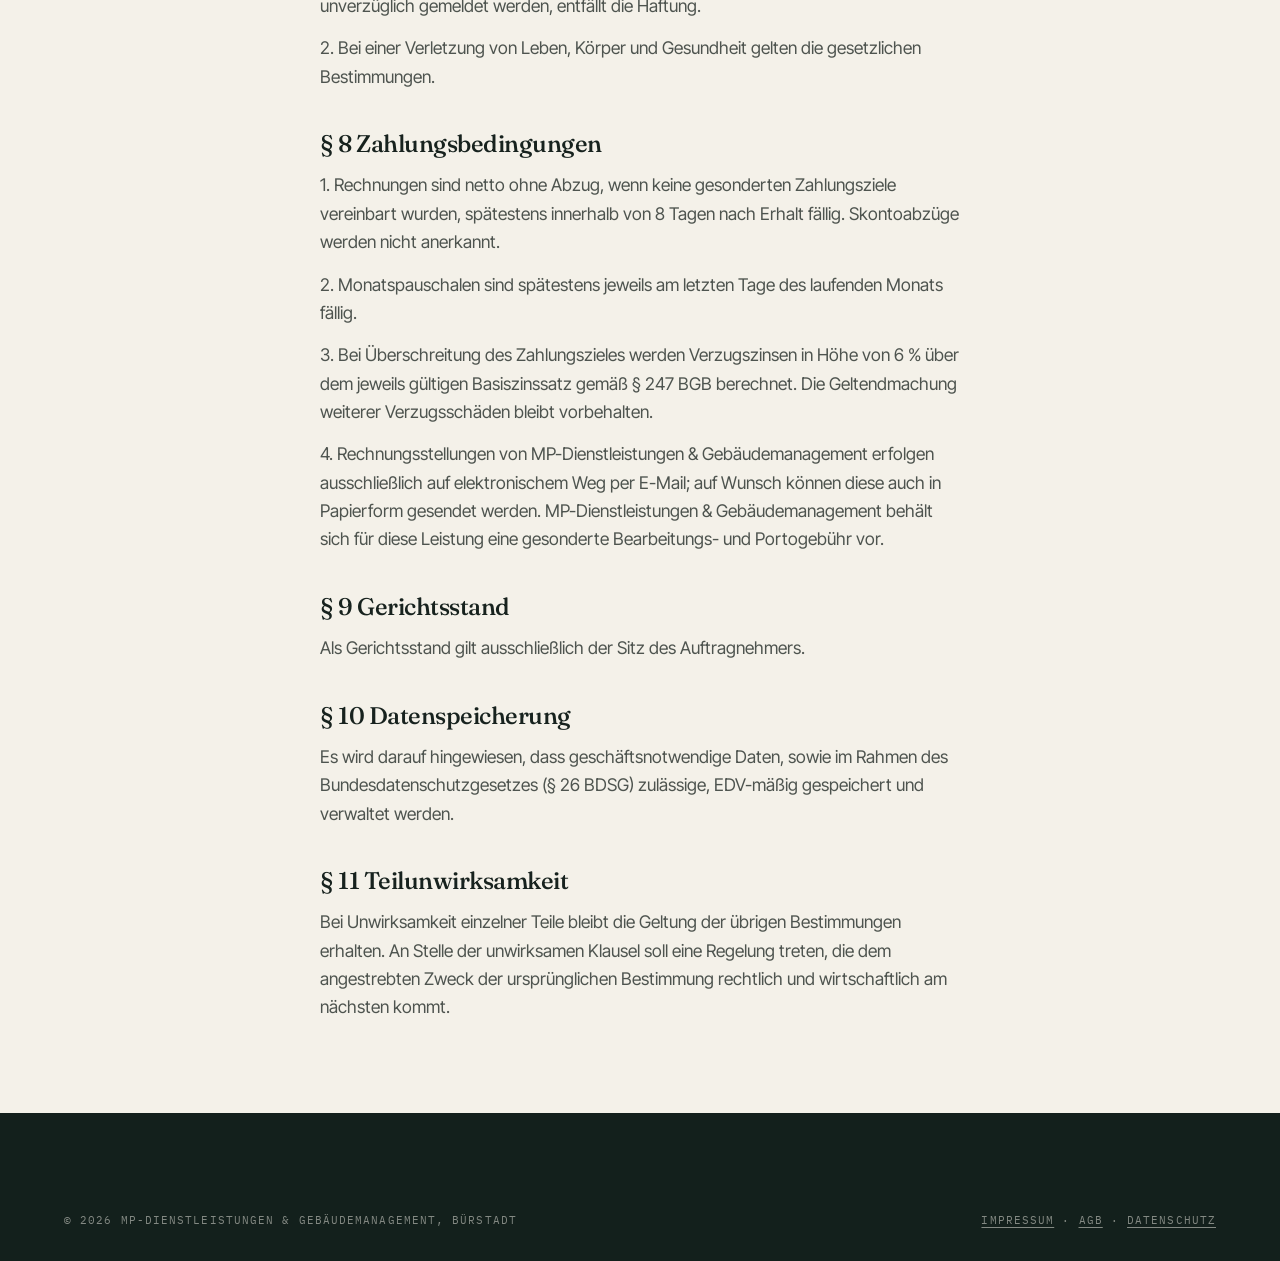
==== commit bf0c4538: "Redesign: editorial premium build - Neue Bildsprache: einheitliche Veredelung + CSS-Zuschnitt (objec" ====
--- a/agb.html
+++ b/agb.html
@@ -7,32 +7,30 @@
   <meta name="robots" content="noindex, follow">
   <link rel="preconnect" href="https://fonts.googleapis.com">
   <link rel="preconnect" href="https://fonts.gstatic.com" crossorigin>
-  <link href="https://fonts.googleapis.com/css2?family=Fraunces:opsz,wght@9..144,400..600&family=Archivo:wght@400;500;600&family=IBM+Plex+Mono:wght@400;500&display=swap" rel="stylesheet">
+  <link href="https://fonts.googleapis.com/css2?family=Fraunces:ital,opsz,wght@0,9..144,400..600;1,9..144,400..500&family=Inter+Tight:wght@400;500;600&family=IBM+Plex+Mono:wght@400;500&display=swap" rel="stylesheet">
   <link rel="stylesheet" href="css/style.css">
 </head>
 <body>
 
 <header class="site-header">
   <nav class="nav" aria-label="Hauptnavigation">
-    <a class="brand" href="index.html">
-      <svg width="40" height="40" viewBox="0 0 40 40" role="img" aria-label="MP-Dienstleistungen Logo">
-        <circle cx="20" cy="20" r="20" fill="#14776e"/>
-        <path d="M8 15h18l6-4H8z" fill="#f1ece1"/>
-        <path d="M8 22h22l6-4H8z" fill="#f1ece1" opacity=".85"/>
-        <path d="M8 29h26l6-4H8z" fill="#f1ece1" opacity=".7"/>
+    <a class="brand" href="index.html" aria-label="MP-Dienstleistungen — Startseite">
+      <svg width="42" height="42" viewBox="0 0 42 42" role="img" aria-hidden="true">
+        <circle cx="21" cy="21" r="21" fill="#0e6b62"/>
+        <path d="M8 16h19l7-4.5H8z" fill="#f4f1e9"/>
+        <path d="M8 23h23l7-4.5H8z" fill="#f4f1e9" opacity=".82"/>
+        <path d="M8 30h27l7-4.5H8z" fill="#f4f1e9" opacity=".64"/>
       </svg>
-      <span class="brand-name">MP-Dienstleistungen
-        <small>&amp; Gebäudemanagement</small>
-      </span>
+      <span class="brand-name"><b>MP-Dienstleistungen</b><span>&amp; Gebäudemanagement</span></span>
     </a>
-    <a class="btn btn--solid nav-cta" href="index.html#kontakt" style="display:inline-flex">Kontakt</a>
+    <a class="btn btn--ghost" href="index.html#kontakt">Kontakt</a>
   </nav>
 </header>
 
-<main class="legal-main">
-  <a class="back-link" href="index.html">← Zurück zur Startseite</a>
-  <h1 class="display-md">Allgemeine Geschäftsbedingungen</h1>
-  <p class="legal-updated">Stand: Januar 2025</p>
+<main class="legal">
+  <a class="back" href="index.html">← Zurück zur Startseite</a>
+  <h1>Allgemeine Geschäftsbedingungen</h1>
+  <p class="updated">Stand: Januar 2025</p>
 
   <h2>§ 1 Allgemeines — Geltungsbereich</h2>
   <p>1. Die Geschäftsbedingungen gelten für alle gegenwärtigen und zukünftigen Geschäftsbeziehungen mit Unternehmen im Sinne des § 14 des Bürgerlichen Gesetzbuchs (BGB), juristischen Personen des öffentlichen Rechts und öffentlich-rechtlichen Sondervermögen.</p>
--- a/css/style.css
+++ b/css/style.css
@@ -1,158 +1,180 @@
 /* ==========================================================================
    MP-Dienstleistungen & Gebäudemanagement
-   Editorial system: warm paper, ink, MP-petrol. Serif display / grotesk body.
+   Editorial build — warm paper, ink, one disciplined petrol accent.
+   Display: Fraunces · Body: Inter Tight · Labels: IBM Plex Mono
    ========================================================================== */
 
 :root {
-  --paper: #f1ece1;
-  --paper-deep: #e7e0d1;
-  --ink: #1c1b17;
-  --ink-soft: #55524a;
-  --petrol: #14776e;
-  --petrol-deep: #0d5a53;
-  --petrol-ink: #0a3f3a;
-  --dark: #14130f;
-  --dark-soft: #23221c;
-  --line: rgba(28, 27, 23, 0.18);
-  --line-light: rgba(241, 236, 225, 0.22);
-
-  --font-serif: "Fraunces", Georgia, serif;
-  --font-sans: "Archivo", "Helvetica Neue", Arial, sans-serif;
-  --font-mono: "IBM Plex Mono", "Courier New", monospace;
-
-  --margin: clamp(1.25rem, 4vw, 4.5rem);
-  --nav-h: 4.5rem;
-}
-
-* { box-sizing: border-box; margin: 0; padding: 0; }
+  --paper:       #f4f1e9;
+  --paper-2:     #ece6d9;
+  --paper-3:     #e4dccb;
+  --ink:         #17221e;
+  --ink-2:       #4e544f;
+  --line:        #d7cfbe;
+  --line-soft:   #e2dccd;
+
+  --petrol:      #0e6b62;
+  --petrol-deep: #0a4a44;
+  --petrol-tint: #d9e7e2;
+  --petrol-glow: rgba(14, 107, 98, 0.16);
+
+  --dark:        #13201c;
+  --dark-2:      #1b2a25;
+  --on-dark:     #f4f1e9;
+  --on-dark-2:   rgba(244, 241, 233, 0.66);
+  --on-dark-line:rgba(244, 241, 233, 0.16);
+  --moss:        #6fae9f;
+
+  --serif: "Fraunces", Georgia, "Times New Roman", serif;
+  --sans:  "Inter Tight", -apple-system, "Segoe UI", sans-serif;
+  --mono:  "IBM Plex Mono", ui-monospace, "Courier New", monospace;
+
+  --edge: clamp(1.25rem, 5vw, 6rem);
+  --nav-h: 4.75rem;
+  --maxw: 82rem;
+
+  --ease: cubic-bezier(0.22, 1, 0.36, 1);
+}
+
+*, *::before, *::after { box-sizing: border-box; margin: 0; padding: 0; }
 
 html {
+  -webkit-text-size-adjust: 100%;
   scroll-behavior: smooth;
-  -webkit-text-size-adjust: 100%;
 }
 
 body {
-  font-family: var(--font-sans);
-  font-size: 1.0625rem;
-  line-height: 1.6;
+  font-family: var(--sans);
+  font-size: clamp(1rem, 0.97rem + 0.15vw, 1.125rem);
+  line-height: 1.62;
   color: var(--ink);
   background: var(--paper);
   -webkit-font-smoothing: antialiased;
+  -moz-osx-font-smoothing: grayscale;
+  overflow-x: hidden;
 }
 
 img { max-width: 100%; display: block; }
-
-a { color: inherit; }
+a { color: inherit; text-decoration-thickness: 1px; text-underline-offset: 3px; }
+::selection { background: var(--petrol); color: #fff; }
 
 :focus-visible {
   outline: 2px solid var(--petrol);
   outline-offset: 3px;
-}
-
-::selection { background: var(--petrol); color: var(--paper); }
-
+  border-radius: 2px;
+}
+
+.wrap { max-width: var(--maxw); margin-inline: auto; }
 .visually-hidden {
   position: absolute; width: 1px; height: 1px;
   clip-path: inset(50%); overflow: hidden; white-space: nowrap;
 }
+[hidden] { display: none !important; }
 
 /* ---------- type ---------- */
 
-h1, h2, h3 {
-  font-family: var(--font-serif);
-  font-weight: 480;
-  line-height: 1.06;
-  letter-spacing: -0.015em;
-}
-
-.display-xl { font-size: clamp(2.6rem, 7.2vw, 5.6rem); }
-.display-lg { font-size: clamp(2.1rem, 5vw, 3.9rem); }
-.display-md { font-size: clamp(1.6rem, 3.2vw, 2.4rem); }
-
-/* Serifen-Kursiv-Akzent in Headlines */
-.accent-i {
-  font-style: italic;
-  font-weight: 440;
-  color: var(--petrol-deep);
-}
-
-/* Anker landen unterhalb der Sticky-Nav */
-section[id] { scroll-margin-top: calc(var(--nav-h) + 1rem); }
+h1, h2, h3, h4 {
+  font-family: var(--serif);
+  font-weight: 460;
+  font-optical-sizing: auto;
+  line-height: 1.03;
+  letter-spacing: -0.02em;
+  color: var(--ink);
+  text-wrap: balance;
+}
+
+.display   { font-size: clamp(2.9rem, 1.6rem + 6vw, 6rem); line-height: 0.98; }
+.h2        { font-size: clamp(2.1rem, 1.3rem + 3.4vw, 3.9rem); }
+.h3        { font-size: clamp(1.35rem, 1.1rem + 1vw, 1.9rem); line-height: 1.12; }
+
+.serif-italic { font-style: italic; font-weight: 420; }
+.text-petrol  { color: var(--petrol-deep); }
 
 .eyebrow {
-  font-family: var(--font-mono);
-  font-size: 0.72rem;
-  font-weight: 500;
-  letter-spacing: 0.22em;
-  text-transform: uppercase;
-  color: var(--petrol-deep);
-  display: block;
-  margin-bottom: 1.4rem;
-}
-
-.eyebrow::before { content: "— "; }
-
-.lead {
-  font-size: clamp(1.1rem, 1.6vw, 1.3rem);
-  line-height: 1.55;
-  color: var(--ink-soft);
-  max-width: 34em;
-}
-
-/* ---------- buttons ---------- */
-
-.btn {
   display: inline-flex;
   align-items: center;
   gap: 0.6rem;
-  min-height: 44px;
-  padding: 0.75rem 1.6rem;
-  font-family: var(--font-mono);
-  font-size: 0.8rem;
-  letter-spacing: 0.14em;
+  font-family: var(--mono);
+  font-size: 0.72rem;
+  font-weight: 500;
+  letter-spacing: 0.2em;
+  text-transform: uppercase;
+  color: var(--petrol-deep);
+}
+.eyebrow::before {
+  content: "";
+  width: 1.6rem; height: 1px;
+  background: var(--petrol);
+}
+
+.lead {
+  font-size: clamp(1.1rem, 1.02rem + 0.5vw, 1.4rem);
+  line-height: 1.5;
+  color: var(--ink-2);
+  max-width: 40ch;
+}
+
+.kicker {
+  font-family: var(--mono);
+  font-size: 0.72rem;
+  letter-spacing: 0.16em;
+  text-transform: uppercase;
+  color: var(--ink-2);
+}
+
+/* ---------- buttons ---------- */
+
+.btn {
+  --bg: var(--petrol);
+  --fg: #fff;
+  display: inline-flex;
+  align-items: center;
+  gap: 0.65rem;
+  min-height: 50px;
+  padding: 0.8rem 1.6rem;
+  font-family: var(--mono);
+  font-size: 0.78rem;
+  font-weight: 500;
+  letter-spacing: 0.12em;
   text-transform: uppercase;
   text-decoration: none;
-  border: 1px solid var(--ink);
+  color: var(--fg);
+  background: var(--bg);
+  border: 1px solid var(--bg);
   border-radius: 999px;
-  background: transparent;
-  color: var(--ink);
   cursor: pointer;
-  transition: background 0.2s ease, color 0.2s ease, border-color 0.2s ease;
-}
-
-.btn:hover { background: var(--ink); color: var(--paper); }
-
-.btn-arrow {
-  display: inline-block;
-  transition: transform 0.2s ease;
-}
-
-.btn:hover .btn-arrow { transform: translateX(4px); }
-
-.btn--solid {
-  background: var(--petrol);
-  border-color: var(--petrol);
-  color: #fff;
-}
-
-.btn--solid:hover { background: var(--petrol-deep); border-color: var(--petrol-deep); color: #fff; }
-
-.btn--light {
-  border-color: var(--paper);
-  color: var(--paper);
-}
-
-.btn--light:hover { background: var(--paper); color: var(--ink); }
-
-/* ---------- header / nav ---------- */
+  transition: transform 0.35s var(--ease), background 0.25s ease, color 0.25s ease, border-color 0.25s ease, box-shadow 0.35s var(--ease);
+}
+.btn:hover { transform: translateY(-2px); box-shadow: 0 14px 30px -18px var(--petrol-glow); }
+.btn:active { transform: translateY(0); }
+.btn .arrow { transition: transform 0.35s var(--ease); }
+.btn:hover .arrow { transform: translateX(4px); }
+
+.btn--ghost {
+  --bg: transparent;
+  --fg: var(--ink);
+  border-color: var(--ink);
+}
+.btn--ghost:hover { background: var(--ink); color: var(--paper); }
+
+.btn--ondark { --bg: transparent; --fg: var(--on-dark); border-color: rgba(244,241,233,0.4); }
+.btn--ondark:hover { background: var(--on-dark); color: var(--dark); }
+
+/* ---------- header ---------- */
 
 .site-header {
   position: sticky;
   top: 0;
-  z-index: 60;
-  background: rgba(241, 236, 225, 0.92);
-  backdrop-filter: blur(6px);
-  border-bottom: 1px solid var(--line);
+  z-index: 80;
+  background: color-mix(in srgb, var(--paper) 88%, transparent);
+  backdrop-filter: blur(8px);
+  -webkit-backdrop-filter: blur(8px);
+  border-bottom: 1px solid transparent;
+  transition: border-color 0.3s ease, background 0.3s ease;
+}
+.site-header.is-scrolled {
+  border-bottom-color: var(--line);
+  background: color-mix(in srgb, var(--paper) 94%, transparent);
 }
 
 .nav {
@@ -161,935 +183,519 @@
   justify-content: space-between;
   gap: 1.5rem;
   height: var(--nav-h);
-  padding: 0 var(--margin);
-}
-
-.brand {
-  display: flex;
-  align-items: center;
-  gap: 0.65rem;
-  text-decoration: none;
-  flex-shrink: 0;
-}
-
-.brand svg { display: block; }
-
-.brand-name {
-  font-family: var(--font-serif);
-  font-size: 1.1rem;
-  font-weight: 560;
-  letter-spacing: -0.01em;
-  line-height: 1.1;
-}
-
-.brand-name small {
+  padding-inline: var(--edge);
+  max-width: calc(var(--maxw) + 2 * var(--edge));
+  margin-inline: auto;
+}
+
+.brand { display: inline-flex; align-items: center; gap: 0.7rem; text-decoration: none; color: var(--ink); }
+.brand svg { display: block; flex-shrink: 0; }
+.brand-name { line-height: 1.05; }
+.brand-name b { font-family: var(--serif); font-weight: 500; font-size: 1.12rem; letter-spacing: -0.01em; }
+.brand-name span {
   display: block;
-  font-family: var(--font-mono);
-  font-size: 0.58rem;
-  font-weight: 500;
+  font-family: var(--mono);
+  font-size: 0.56rem;
   letter-spacing: 0.18em;
   text-transform: uppercase;
   color: var(--petrol-deep);
-  margin-top: 0.15rem;
-}
-
-.nav-links {
-  display: none;
-  align-items: center;
-  gap: 2rem;
-  list-style: none;
-}
-
+  margin-top: 1px;
+}
+
+.nav-links { display: none; list-style: none; gap: 2.1rem; align-items: center; }
 .nav-links a {
-  font-family: var(--font-mono);
+  font-family: var(--mono);
   font-size: 0.76rem;
-  letter-spacing: 0.14em;
+  letter-spacing: 0.1em;
   text-transform: uppercase;
   text-decoration: none;
   color: var(--ink);
-  padding: 0.5rem 0;
-  border-bottom: 1px solid transparent;
-  transition: border-color 0.2s ease, color 0.2s ease;
-}
-
-.nav-links a:hover { border-bottom-color: var(--petrol); color: var(--petrol-deep); }
-
-.nav-cta { display: none; }
+  padding: 0.4rem 0;
+  position: relative;
+}
+.nav-links a::after {
+  content: "";
+  position: absolute; left: 0; bottom: -2px;
+  width: 0; height: 1px; background: var(--petrol);
+  transition: width 0.3s var(--ease);
+}
+.nav-links a:hover::after { width: 100%; }
+
+.nav-right { display: flex; align-items: center; gap: 0.75rem; }
+.nav-phone { display: none; }
 
 .nav-toggle {
   display: inline-flex;
   flex-direction: column;
   justify-content: center;
   gap: 5px;
-  width: 44px;
-  height: 44px;
-  padding: 10px;
+  width: 48px; height: 48px;
+  padding: 12px;
   background: none;
   border: 1px solid var(--line);
-  border-radius: 50%;
+  border-radius: 999px;
   cursor: pointer;
 }
-
-.nav-toggle span {
-  display: block;
-  height: 2px;
-  background: var(--ink);
-  transition: transform 0.25s ease, opacity 0.25s ease;
-}
-
-.nav-toggle[aria-expanded="true"] span:nth-child(1) { transform: translateY(7px) rotate(45deg); }
+.nav-toggle span { height: 1.5px; background: var(--ink); transition: transform 0.3s var(--ease), opacity 0.2s ease; }
+.nav-toggle[aria-expanded="true"] span:nth-child(1) { transform: translateY(6.5px) rotate(45deg); }
 .nav-toggle[aria-expanded="true"] span:nth-child(2) { opacity: 0; }
-.nav-toggle[aria-expanded="true"] span:nth-child(3) { transform: translateY(-7px) rotate(-45deg); }
-
-.mobile-menu {
-  display: none;
-  border-bottom: 1px solid var(--line);
+.nav-toggle[aria-expanded="true"] span:nth-child(3) { transform: translateY(-6.5px) rotate(-45deg); }
+
+.mobile-menu { display: none; border-bottom: 1px solid var(--line); background: var(--paper); }
+.mobile-menu.is-open { display: block; }
+.mobile-menu ul { list-style: none; padding: 0.5rem var(--edge) 2rem; }
+.mobile-menu a {
+  display: flex; align-items: baseline; gap: 0.9rem;
+  padding: 0.9rem 0;
+  font-family: var(--serif);
+  font-size: 1.6rem;
+  text-decoration: none;
+  border-bottom: 1px solid var(--line-soft);
+}
+.mobile-menu a i { font-family: var(--mono); font-size: 0.7rem; font-style: normal; color: var(--petrol); }
+.mobile-menu .btn { margin-top: 1.4rem; width: 100%; justify-content: center; }
+
+@media (min-width: 60rem) {
+  .nav-links { display: flex; }
+  .nav-phone { display: inline-flex; }
+  .nav-toggle { display: none; }
+  .mobile-menu { display: none !important; }
+}
+
+/* ---------- image frame (unified grading + crop) ---------- */
+
+.frame {
+  position: relative;
+  overflow: hidden;
+  background: var(--paper-3);
+  isolation: isolate;
+}
+.frame img {
+  width: 100%; height: 100%;
+  object-fit: cover;
+  filter: saturate(0.9) contrast(1.05) brightness(1.01);
+  transition: transform 1.3s var(--ease);
+}
+.frame::after {
+  content: "";
+  position: absolute; inset: 0;
+  box-shadow: inset 0 0 0 1px rgba(23, 34, 30, 0.12);
+  pointer-events: none;
+  z-index: 2;
+}
+.frame:hover img { transform: scale(1.045); }
+
+.frame-tag {
+  position: absolute;
+  left: 0.9rem; bottom: 0.9rem;
+  z-index: 3;
+  display: inline-flex;
+  align-items: center;
+  gap: 0.5rem;
+  padding: 0.4rem 0.8rem;
   background: var(--paper);
-}
-
-.mobile-menu.is-open { display: block; }
-
-.mobile-menu ul { list-style: none; padding: 0.5rem var(--margin) 1.5rem; }
-
-.mobile-menu a {
-  display: block;
-  padding: 0.85rem 0;
-  font-family: var(--font-serif);
-  font-size: 1.35rem;
-  text-decoration: none;
-  border-bottom: 1px solid var(--line);
-}
-
-.mobile-menu li:last-child a { border-bottom: 0; }
-
-@media (min-width: 64rem) {
-  .nav-links { display: flex; }
-  .nav-cta { display: inline-flex; }
-  .nav-toggle, .mobile-menu { display: none !important; }
-}
-
-/* ---------- hero ---------- */
-
-.hero {
-  padding: clamp(1.4rem, 3vw, 2.2rem) var(--margin) 0;
-}
-
-.hero-meta {
-  display: flex;
-  flex-wrap: wrap;
-  justify-content: space-between;
-  gap: 0.4rem 2rem;
-  padding-bottom: 0.8rem;
-  margin-bottom: clamp(2.2rem, 5vw, 4.5rem);
-  border-bottom: 1px solid var(--line);
-  font-family: var(--font-mono);
-  font-size: 0.7rem;
-  letter-spacing: 0.16em;
-  text-transform: uppercase;
-  color: var(--ink-soft);
-}
-
-.hero-meta strong { font-weight: 500; color: var(--petrol-deep); }
-
-.hero-top {
-  display: grid;
-  gap: 2rem;
-  padding-bottom: clamp(2.5rem, 5vw, 4rem);
-}
-
-.hero h1 { max-width: 11em; }
-
-.hero-aside {
-  display: flex;
-  flex-direction: column;
-  gap: 1.6rem;
-  justify-content: flex-end;
-}
-
-.hero-aside .lead { max-width: 26em; }
-
-.hero-actions { display: flex; flex-wrap: wrap; gap: 0.8rem; }
-
-@media (min-width: 64rem) {
-  .hero-top {
-    grid-template-columns: 1.5fr 1fr;
-    align-items: end;
-  }
-}
-
-/* Zweiteilige Hero-Komposition — Bilder bleiben nahe ihrer nativen Auflösung */
-.hero-media {
-  display: grid;
-  gap: 1.2rem;
-  border-top: 1px solid var(--line);
-  padding-top: 1rem;
-  padding-bottom: clamp(3rem, 6vw, 5rem);
-}
-
-.hero-media figure { margin: 0; min-width: 0; }
-
-.hero-media img {
-  width: 100%;
-  object-fit: cover;
-}
-
-.hero-tile--main img {
-  height: clamp(280px, 46vh, 500px);
-  object-position: center;
-}
-
-.hero-tile--team img {
-  height: auto; /* natürliches Seitenverhältnis, kein Hochskalieren in der Höhe */
-}
-
-.hero-media figcaption {
-  display: flex;
-  justify-content: space-between;
-  gap: 1rem;
-  padding-top: 0.7rem;
-  font-family: var(--font-mono);
-  font-size: 0.7rem;
+  font-family: var(--mono);
+  font-size: 0.64rem;
   letter-spacing: 0.14em;
   text-transform: uppercase;
-  color: var(--ink-soft);
-}
-
-@media (min-width: 64rem) {
-  .hero-media {
-    grid-template-columns: 1.6fr 1fr;
-    align-items: end;
-  }
-}
+  color: var(--ink);
+}
+.frame-tag::before { content: ""; width: 6px; height: 6px; border-radius: 999px; background: var(--petrol); }
 
 /* ---------- section scaffolding ---------- */
 
-.section {
-  padding: clamp(3.5rem, 8vw, 7rem) var(--margin);
-  border-top: 1px solid var(--line);
-}
-
-.section-head {
+.section { padding-block: clamp(4.5rem, 3rem + 7vw, 9rem); }
+.section-inner { padding-inline: var(--edge); max-width: calc(var(--maxw) + 2 * var(--edge)); margin-inline: auto; }
+.rule { border: 0; border-top: 1px solid var(--line); }
+
+.section-head { display: grid; gap: 1.25rem; max-width: 46rem; margin-bottom: clamp(2.5rem, 5vw, 4rem); }
+.section-head--wide { max-width: none; }
+
+/* ==========================================================================
+   HERO
+   ========================================================================== */
+
+.hero { padding-top: clamp(2rem, 4vw, 3.5rem); }
+.hero-inner {
+  padding-inline: var(--edge);
+  max-width: calc(var(--maxw) + 2 * var(--edge));
+  margin-inline: auto;
   display: grid;
-  gap: 1.2rem;
-  margin-bottom: clamp(2.5rem, 5vw, 4.5rem);
-}
-
-.section-head .lead { margin-top: 0.4rem; }
-
-@media (min-width: 64rem) {
-  .section-head--split {
-    grid-template-columns: 1.2fr 1fr;
-    align-items: end;
-  }
-}
-
-/* ---------- statement (Leitsatz) ---------- */
-
-.statement {
-  background: var(--paper-deep);
-  text-align: center;
-  padding-top: clamp(4.5rem, 10vw, 8.5rem);
-  padding-bottom: clamp(4.5rem, 10vw, 8.5rem);
-}
-
-.statement .eyebrow { color: var(--petrol-deep); }
-.statement .eyebrow::before { content: ""; }
-
-.statement h2 {
-  max-width: 15em;
-  margin: 0 auto;
-}
-
-.statement p {
-  max-width: 38em;
-  margin: 1.8rem auto 0;
-  color: var(--ink-soft);
-}
-
-/* ---------- über uns ---------- */
-
-.about-grid {
+  gap: clamp(2rem, 4vw, 3.5rem);
+}
+
+.hero-eyebrow-row {
+  display: flex; flex-wrap: wrap; gap: 0.8rem 1.6rem;
+  align-items: center; justify-content: space-between;
+  padding-bottom: 1.4rem;
+  border-bottom: 1px solid var(--line);
+}
+.hero-eyebrow-row .loc {
+  font-family: var(--mono); font-size: 0.72rem; letter-spacing: 0.16em;
+  text-transform: uppercase; color: var(--ink-2);
+}
+
+.hero-grid { display: grid; gap: clamp(2rem, 4vw, 3.5rem); align-items: end; }
+.hero-copy { display: grid; gap: 1.8rem; align-content: start; }
+.hero-copy .display { max-width: 14ch; }
+.hero-copy .lead { max-width: 42ch; }
+.hero-actions { display: flex; flex-wrap: wrap; gap: 0.8rem; align-items: center; margin-top: 0.3rem; }
+.hero-note { font-family: var(--mono); font-size: 0.72rem; letter-spacing: 0.06em; color: var(--ink-2); }
+
+.hero-figure { position: relative; }
+.hero-figure .frame { aspect-ratio: 4 / 5; }
+.hero-figure .frame img { object-position: 50% 30%; }
+
+@media (min-width: 56rem) {
+  .hero-grid { grid-template-columns: 1.12fr 0.88fr; }
+  .hero-copy .display { max-width: 12ch; }
+}
+
+/* ---------- trust band ---------- */
+
+.trust {
+  border-block: 1px solid var(--line);
+  background: var(--paper-2);
+}
+.trust-inner {
+  padding-inline: var(--edge);
+  max-width: calc(var(--maxw) + 2 * var(--edge));
+  margin-inline: auto;
   display: grid;
-  gap: 2.5rem;
-}
-
-.about-copy p + p { margin-top: 1.1rem; }
-
-.about-copy .about-quote {
-  margin-top: 2.2rem;
-  padding-left: 1.4rem;
-  border-left: 2px solid var(--petrol);
-  font-family: var(--font-serif);
+  grid-template-columns: repeat(2, 1fr);
+}
+.trust-item {
+  padding: 1.4rem 1.2rem;
+  border-top: 1px solid var(--line-soft);
+}
+.trust-item:nth-child(odd) { border-right: 1px solid var(--line-soft); }
+.trust-item b {
+  display: block;
+  font-family: var(--serif);
   font-size: 1.35rem;
-  line-height: 1.35;
-  color: var(--ink);
-}
-
-.about-sign {
-  margin-top: 2.2rem;
-  font-family: var(--font-mono);
-  font-size: 0.78rem;
-  letter-spacing: 0.12em;
-  text-transform: uppercase;
-  color: var(--ink-soft);
-}
-
-.about-sign strong {
-  display: block;
-  font-family: var(--font-serif);
-  font-size: 1.5rem;
-  font-weight: 500;
-  letter-spacing: 0;
-  text-transform: none;
-  color: var(--ink);
-  margin-bottom: 0.3rem;
-}
-
-.about-media { display: grid; gap: 1rem; align-content: start; }
-
-.about-media figure { margin: 0; }
-
-.about-media img {
-  width: 100%;
-  height: 320px;
-  object-fit: cover;
-}
-
-/* Teamfoto ungeschnitten zeigen (Personen von Kopf bis Fuß) */
-.about-media figure:first-child img {
-  height: auto;
-  aspect-ratio: auto;
-}
-
-.about-media figcaption {
-  padding-top: 0.55rem;
-  font-family: var(--font-mono);
-  font-size: 0.68rem;
-  letter-spacing: 0.14em;
-  text-transform: uppercase;
-  color: var(--ink-soft);
-}
-
-@media (min-width: 64rem) {
-  .about-grid { grid-template-columns: 1.1fr 1fr; gap: 5rem; }
-  .about-media { grid-template-rows: auto auto; }
-  .about-media figure:nth-child(2) { margin-left: 18%; }
-  .about-media img { height: 360px; }
-}
-
-/* ---------- leistungen ---------- */
-
-.services-list {
-  list-style: none;
-  border-top: 1px solid var(--line);
-}
-
-.service {
-  position: relative;
-  display: grid;
-  grid-template-columns: auto 1fr auto;
-  align-items: baseline;
-  gap: 1rem 1.5rem;
-  padding: 1.15rem 0.6rem;
-  margin: 0 -0.6rem;
-  border-bottom: 1px solid var(--line);
-  transition: background 0.25s ease;
-}
-
-.service:hover { background: rgba(20, 119, 110, 0.055); }
-
-.service-name { transition: color 0.25s ease; }
-
-.service:hover .service-name { color: var(--petrol-deep); }
-
-.service-num {
-  font-family: var(--font-mono);
-  font-size: 0.72rem;
-  letter-spacing: 0.1em;
-  color: var(--petrol-deep);
-}
-
-.service-name {
-  font-family: var(--font-serif);
-  font-size: clamp(1.35rem, 2.6vw, 2rem);
   font-weight: 480;
-  line-height: 1.15;
-}
-
-.service-desc {
-  grid-column: 2;
-  font-size: 0.95rem;
-  color: var(--ink-soft);
-  max-width: 46em;
-}
-
-.service-tag {
-  font-family: var(--font-mono);
-  font-size: 0.68rem;
-  letter-spacing: 0.14em;
-  text-transform: uppercase;
-  color: var(--ink-soft);
-  white-space: nowrap;
-}
-
-@media (max-width: 47.9rem) {
-  .service { grid-template-columns: auto 1fr; }
-  .service-tag { display: none; }
-}
-
-.services-media {
-  display: grid;
-  gap: 1rem;
-  margin-top: clamp(2.5rem, 5vw, 4rem);
-}
-
-.services-media figure { position: relative; margin: 0; }
-
-.services-media img {
-  width: 100%;
-  height: 260px;
-  object-fit: cover;
-}
-
-.services-media figcaption {
-  position: absolute;
-  left: 0.9rem;
-  bottom: 0.9rem;
-  padding: 0.35rem 0.8rem;
-  background: var(--paper);
-  font-family: var(--font-mono);
-  font-size: 0.66rem;
-  letter-spacing: 0.14em;
-  text-transform: uppercase;
-}
-
-@media (min-width: 48rem) {
-  .services-media { grid-template-columns: repeat(3, 1fr); }
-  .services-media img { height: 300px; }
-}
-
-/* ---------- dark chapter (Bilanz) ---------- */
-
-.chapter {
-  background: var(--dark);
-  color: var(--paper);
-  border-top: 0;
-}
-
-.chapter .eyebrow { color: #6fbfb5; }
-
-.chapter h2 {
-  max-width: 14em;
-  color: var(--paper);
-}
-
-.chapter-intro {
-  color: rgba(241, 236, 225, 0.72);
-  max-width: 36em;
-  margin-top: 1.4rem;
-}
-
-.facts {
-  list-style: none;
-  margin-top: clamp(3rem, 6vw, 5rem);
-  border-top: 1px solid var(--line-light);
-}
-
-.fact {
-  display: grid;
-  gap: 0.4rem 2rem;
-  padding: clamp(1.6rem, 3vw, 2.4rem) 0;
-  border-bottom: 1px solid var(--line-light);
-}
-
-.fact-value {
-  font-family: var(--font-serif);
-  font-size: clamp(2.2rem, 6vw, 4.4rem);
-  font-weight: 460;
-  line-height: 1;
-  letter-spacing: -0.02em;
-}
-
-.fact-value sup { font-size: 0.45em; }
-
-.fact-label {
-  font-family: var(--font-mono);
-  font-size: 0.72rem;
-  letter-spacing: 0.18em;
-  text-transform: uppercase;
-  color: #6fbfb5;
-}
-
-.fact-note {
-  color: rgba(241, 236, 225, 0.66);
-  font-size: 0.95rem;
-  max-width: 34em;
-}
-
-@media (min-width: 64rem) {
-  .fact {
-    grid-template-columns: 1fr 2fr 1.4fr;
-    align-items: baseline;
-  }
-  .fact-label { order: -1; }
-}
-
-.chapter-source {
-  margin-top: 1.6rem;
-  font-family: var(--font-mono);
+  letter-spacing: -0.01em;
+}
+.trust-item span {
+  font-family: var(--mono);
   font-size: 0.68rem;
   letter-spacing: 0.12em;
   text-transform: uppercase;
-  color: rgba(241, 236, 225, 0.45);
-}
-
-/* ---------- umwelt ---------- */
-
-.env-grid { display: grid; gap: 2.5rem; }
-
-.env-copy p + p { margin-top: 1.1rem; }
-
-.env-copy h3 {
-  font-size: 1.25rem;
-  margin: 2rem 0 0.6rem;
-}
-
+  color: var(--ink-2);
+}
+@media (min-width: 56rem) {
+  .trust-inner { grid-template-columns: repeat(4, 1fr); }
+  .trust-item { border-top: 0; }
+  .trust-item:nth-child(odd) { border-right: 0; }
+  .trust-item + .trust-item { border-left: 1px solid var(--line-soft); }
+}
+
+/* ==========================================================================
+   LEISTUNGEN
+   ========================================================================== */
+
+.services-top { display: grid; gap: 1.5rem; margin-bottom: clamp(2.5rem, 5vw, 4rem); }
+@media (min-width: 56rem) {
+  .services-top { grid-template-columns: 1.1fr 0.9fr; align-items: end; }
+  .services-top .lead { justify-self: end; }
+}
+
+.services-grid { display: grid; gap: 2rem; }
+@media (min-width: 48rem) { .services-grid { grid-template-columns: 1.4fr 1fr; align-items: start; } }
+
+.service-list { list-style: none; border-top: 1px solid var(--line); }
+.service {
+  display: grid;
+  grid-template-columns: 2.6rem 1fr;
+  gap: 0.4rem 1rem;
+  padding: 1.15rem 0.6rem;
+  margin-inline: -0.6rem;
+  border-bottom: 1px solid var(--line-soft);
+  transition: background 0.3s ease, padding-left 0.35s var(--ease);
+}
+.service:hover { background: var(--petrol-tint); padding-left: 1.2rem; }
+.service-n { font-family: var(--mono); font-size: 0.72rem; color: var(--petrol-deep); padding-top: 0.35rem; }
+.service-name { font-family: var(--serif); font-size: clamp(1.2rem, 1.05rem + 0.7vw, 1.6rem); font-weight: 470; }
+.service-desc { grid-column: 2; font-size: 0.95rem; color: var(--ink-2); max-width: 48ch; }
+
+.services-media { display: grid; gap: 1.2rem; position: sticky; top: calc(var(--nav-h) + 1.5rem); }
+.services-media .frame:nth-child(1) { aspect-ratio: 4 / 5; }
+.services-media .frame:nth-child(1) img { object-position: 50% 35%; }
+.services-media .duo { display: grid; grid-template-columns: 1fr 1fr; gap: 1.2rem; }
+.services-media .duo .frame { aspect-ratio: 3 / 4; }
+.services-media .duo .frame:nth-child(1) img { object-position: 50% 60%; }
+.services-media .duo .frame:nth-child(2) img { object-position: 50% 40%; }
+@media (max-width: 47.99rem) { .services-media { position: static; } }
+
+/* ==========================================================================
+   PROZESS
+   ========================================================================== */
+
+.process { background: var(--paper-2); border-block: 1px solid var(--line); }
+.process-grid { display: grid; gap: 0; counter-reset: step; margin-top: clamp(2rem, 4vw, 3rem); }
+.step {
+  display: grid;
+  gap: 0.4rem;
+  padding: 1.8rem 0;
+  border-top: 1px solid var(--line-soft);
+}
+.step:last-child { border-bottom: 1px solid var(--line-soft); }
+.step-n { font-family: var(--mono); font-size: 0.72rem; letter-spacing: 0.14em; color: var(--petrol-deep); }
+.step h3 { font-size: clamp(1.4rem, 1.1rem + 1.3vw, 2.1rem); }
+.step p { color: var(--ink-2); max-width: 52ch; }
+@media (min-width: 56rem) {
+  .step { grid-template-columns: 5rem 15rem 1fr; align-items: baseline; gap: 2rem; padding: 2.1rem 0; }
+}
+
+/* ==========================================================================
+   BILANZ (dark)
+   ========================================================================== */
+
+.chapter {
+  background:
+    radial-gradient(120% 80% at 78% -10%, #21332c 0%, var(--dark) 58%);
+  color: var(--on-dark);
+}
+.chapter h2 { color: var(--on-dark); }
+.chapter .eyebrow { color: var(--moss); }
+.chapter .eyebrow::before { background: var(--moss); }
+.chapter .lead { color: var(--on-dark-2); }
+
+.facts { list-style: none; margin-top: clamp(2.5rem, 5vw, 4.5rem); border-top: 1px solid var(--on-dark-line); }
+.fact {
+  display: grid;
+  gap: 0.5rem 2rem;
+  padding: clamp(1.6rem, 3vw, 2.6rem) 0;
+  border-bottom: 1px solid var(--on-dark-line);
+}
+.fact-label { font-family: var(--mono); font-size: 0.72rem; letter-spacing: 0.18em; text-transform: uppercase; color: var(--moss); }
+.fact-value {
+  font-family: var(--serif);
+  font-size: clamp(2.4rem, 1.4rem + 5vw, 5rem);
+  font-weight: 460;
+  line-height: 0.95;
+  letter-spacing: -0.025em;
+  font-variant-numeric: tabular-nums;
+}
+.fact-value sup { font-size: 0.42em; vertical-align: super; }
+.fact-note { color: var(--on-dark-2); font-size: 0.96rem; max-width: 38ch; }
+@media (min-width: 60rem) {
+  .fact { grid-template-columns: 15rem 1.1fr 1fr; align-items: baseline; }
+}
+.chapter-source {
+  margin-top: 1.6rem;
+  font-family: var(--mono); font-size: 0.68rem; letter-spacing: 0.1em;
+  text-transform: uppercase; color: rgba(244,241,233,0.42);
+}
+
+/* ==========================================================================
+   ÜBER UNS
+   ========================================================================== */
+
+.about-grid { display: grid; gap: clamp(2rem, 5vw, 4.5rem); }
+.about-copy { display: grid; gap: 1.1rem; align-content: start; }
+.about-copy p { color: var(--ink-2); }
+.about-copy p.lead-plain { color: var(--ink); font-size: 1.15rem; }
+.quote {
+  margin: 1.4rem 0 0.5rem;
+  padding-left: 1.4rem;
+  border-left: 2px solid var(--petrol);
+  font-family: var(--serif);
+  font-style: italic;
+  font-size: clamp(1.4rem, 1.1rem + 1.3vw, 2rem);
+  line-height: 1.25;
+  color: var(--ink);
+}
+.sign { margin-top: 1.6rem; display: grid; gap: 0.2rem; }
+.sign b { font-family: var(--serif); font-weight: 500; font-size: 1.4rem; }
+.sign span { font-family: var(--mono); font-size: 0.72rem; letter-spacing: 0.12em; text-transform: uppercase; color: var(--ink-2); }
+
+.about-media { display: grid; gap: 1.2rem; align-content: start; }
+.about-media .frame { aspect-ratio: 3 / 2; }
+.about-media .frame img { object-position: 50% 42%; }
+@media (min-width: 56rem) {
+  .about-grid { grid-template-columns: 1fr 1.05fr; align-items: center; }
+}
+
+/* ==========================================================================
+   REFERENZEN
+   ========================================================================== */
+
+.ref-list { list-style: none; border-top: 1px solid var(--line); margin-top: clamp(1.5rem, 3vw, 2.5rem); }
+.ref {
+  display: flex; align-items: baseline; justify-content: space-between; gap: 1rem;
+  padding: 1.15rem 0.4rem;
+  border-bottom: 1px solid var(--line-soft);
+  transition: padding-left 0.35s var(--ease), color 0.3s ease;
+}
+.ref:hover { padding-left: 0.9rem; }
+.ref:hover .ref-name { color: var(--petrol-deep); }
+.ref-name { font-family: var(--serif); font-size: clamp(1.35rem, 1.1rem + 1.2vw, 2rem); font-weight: 470; transition: color 0.3s ease; }
+.ref-branche { font-family: var(--mono); font-size: 0.66rem; letter-spacing: 0.14em; text-transform: uppercase; color: var(--ink-2); text-align: right; }
+@media (min-width: 52rem) { .ref-list { columns: 2; column-gap: 4.5rem; } .ref { break-inside: avoid; } }
+
+/* ==========================================================================
+   UMWELT
+   ========================================================================== */
+
+.env-grid { display: grid; gap: clamp(2rem, 4vw, 3.5rem); }
+.env-copy { display: grid; gap: 1.1rem; align-content: start; }
+.env-copy p { color: var(--ink-2); }
+.env-copy h3 { font-size: 1.3rem; margin-top: 1rem; }
 .env-panel {
   align-self: start;
   border: 1px solid var(--petrol);
+  background: var(--paper-2);
   padding: clamp(1.6rem, 3vw, 2.4rem);
-  background: var(--paper-deep);
-  box-shadow: 10px 10px 0 rgba(20, 119, 110, 0.12);
-}
-
+}
 .env-panel .eyebrow { margin-bottom: 1rem; }
-
-.env-panel h3 {
-  font-family: var(--font-serif);
-  font-size: 1.6rem;
-  font-weight: 500;
-  line-height: 1.2;
-}
-
-.env-panel p { margin-top: 0.9rem; color: var(--ink-soft); }
-
-.env-panel .btn { margin-top: 1.6rem; }
-
-.env-steps {
-  list-style: none;
-  margin-top: 1.4rem;
-  border-top: 1px solid var(--line);
-}
-
-.env-steps li {
-  display: flex;
-  gap: 1rem;
-  padding: 0.8rem 0;
-  border-bottom: 1px solid var(--line);
-  font-size: 0.95rem;
-}
-
-.env-steps .env-step-num {
-  font-family: var(--font-mono);
-  font-size: 0.7rem;
-  color: var(--petrol-deep);
-  padding-top: 0.25rem;
-}
-
-@media (min-width: 64rem) {
-  .env-grid { grid-template-columns: 1.2fr 1fr; gap: 5rem; }
-}
-
-/* ---------- jobs ---------- */
-
-.jobs { background: var(--paper-deep); }
-
-.job-card {
-  border: 1px solid var(--ink);
-  background: var(--paper);
-  box-shadow: 10px 10px 0 rgba(20, 119, 110, 0.12);
-}
-
+.env-panel h3 { font-family: var(--serif); font-size: clamp(1.5rem, 1.2rem + 1vw, 1.9rem); font-weight: 480; line-height: 1.15; }
+.env-steps { list-style: none; margin: 1.4rem 0; border-top: 1px solid var(--line); }
+.env-steps li { display: flex; gap: 1rem; padding: 0.8rem 0; border-bottom: 1px solid var(--line-soft); font-size: 0.96rem; }
+.env-steps b { font-family: var(--mono); font-size: 0.72rem; color: var(--petrol-deep); padding-top: 0.2rem; }
+@media (min-width: 56rem) { .env-grid { grid-template-columns: 1.15fr 0.85fr; } }
+
+/* ==========================================================================
+   JOBS
+   ========================================================================== */
+
+.job-card { border: 1px solid var(--ink); background: var(--paper); box-shadow: 12px 12px 0 var(--petrol-glow); }
 .job-head {
-  display: flex;
-  flex-wrap: wrap;
-  align-items: baseline;
-  justify-content: space-between;
-  gap: 0.6rem 2rem;
+  display: flex; flex-wrap: wrap; align-items: baseline; justify-content: space-between; gap: 0.6rem 2rem;
   padding: clamp(1.4rem, 3vw, 2rem);
   border-bottom: 1px solid var(--line);
 }
-
-.job-head h3 {
-  font-size: clamp(1.5rem, 3vw, 2.1rem);
-  font-weight: 500;
-}
-
-.job-meta {
-  font-family: var(--font-mono);
-  font-size: 0.72rem;
-  letter-spacing: 0.14em;
-  text-transform: uppercase;
-  color: var(--petrol-deep);
-}
-
-.job-body {
-  display: grid;
-  gap: 0;
-}
-
+.job-head h3 { font-size: clamp(1.5rem, 1.2rem + 1.4vw, 2.2rem); }
+.job-meta { font-family: var(--mono); font-size: 0.7rem; letter-spacing: 0.12em; text-transform: uppercase; color: var(--petrol-deep); }
+.job-body { display: grid; }
 .job-col { padding: clamp(1.4rem, 3vw, 2rem); }
-
 .job-col + .job-col { border-top: 1px solid var(--line); }
-
-.job-col h4 {
-  font-family: var(--font-mono);
-  font-size: 0.72rem;
-  font-weight: 500;
-  letter-spacing: 0.18em;
-  text-transform: uppercase;
-  color: var(--ink-soft);
-  margin-bottom: 1rem;
-}
-
+.job-col h4 { font-family: var(--mono); font-size: 0.7rem; font-weight: 500; letter-spacing: 0.16em; text-transform: uppercase; color: var(--ink-2); margin-bottom: 1rem; }
 .job-col ul { list-style: none; }
-
-.job-col li {
-  position: relative;
-  padding: 0.45rem 0 0.45rem 1.4rem;
-  font-size: 0.98rem;
-}
-
-.job-col li::before {
-  content: "";
-  position: absolute;
-  left: 0;
-  top: calc(0.45rem + 0.8em);
-  width: 0.55rem;
-  height: 1px;
-  background: var(--petrol);
-}
-
+.job-col li { position: relative; padding: 0.45rem 0 0.45rem 1.4rem; font-size: 0.98rem; }
+.job-col li::before { content: ""; position: absolute; left: 0; top: calc(0.45rem + 0.78em); width: 0.6rem; height: 1px; background: var(--petrol); }
 .job-foot {
+  display: flex; flex-wrap: wrap; align-items: center; justify-content: space-between; gap: 1rem;
   padding: clamp(1.4rem, 3vw, 2rem);
   border-top: 1px solid var(--line);
-  display: flex;
-  flex-wrap: wrap;
-  align-items: center;
-  justify-content: space-between;
-  gap: 1rem;
-}
-
-.job-foot p { font-size: 0.95rem; color: var(--ink-soft); max-width: 30em; }
-
+}
+.job-foot p { color: var(--ink-2); font-size: 0.96rem; max-width: 34ch; }
 @media (min-width: 48rem) {
   .job-body { grid-template-columns: 1fr 1fr; }
   .job-col + .job-col { border-top: 0; border-left: 1px solid var(--line); }
 }
 
-/* ---------- referenzen ---------- */
-
-.ref-intro { max-width: 40em; }
-
-.ref-list {
-  list-style: none;
-  margin-top: clamp(2rem, 4vw, 3rem);
-  border-top: 1px solid var(--line);
-  columns: 1;
-}
-
-.ref-list li {
-  break-inside: avoid;
-  display: flex;
-  align-items: baseline;
-  gap: 1rem;
-  padding: 1rem 0;
-  border-bottom: 1px solid var(--line);
-}
-
-.ref-name {
-  font-family: var(--font-serif);
-  font-size: clamp(1.2rem, 2vw, 1.6rem);
-  font-weight: 480;
-}
-
-.ref-branche {
-  font-family: var(--font-mono);
-  font-size: 0.66rem;
-  letter-spacing: 0.14em;
-  text-transform: uppercase;
-  color: var(--ink-soft);
-  margin-left: auto;
-  text-align: right;
-}
-
-@media (min-width: 48rem) {
-  .ref-list { column-count: 2; column-gap: 4rem; }
-}
-
-/* ---------- kontakt ---------- */
-
-.contact-grid { display: grid; gap: 3rem; }
-
-.contact-info address {
-  font-style: normal;
-  margin-top: 1.6rem;
-  line-height: 1.8;
-}
-
-.contact-info a { color: var(--petrol-deep); text-decoration-thickness: 1px; text-underline-offset: 3px; }
-
-.contact-hours {
-  margin-top: 2rem;
-  padding-top: 1.4rem;
-  border-top: 1px solid var(--line);
-  font-size: 0.95rem;
-  color: var(--ink-soft);
-  max-width: 28em;
-}
+/* ==========================================================================
+   KONTAKT
+   ========================================================================== */
+
+.contact-grid { display: grid; gap: clamp(2.5rem, 5vw, 4.5rem); }
+.contact-info address { font-style: normal; margin-top: 1.6rem; line-height: 1.85; }
+.contact-info a { color: var(--petrol-deep); }
+.contact-hours { margin-top: 1.8rem; padding-top: 1.4rem; border-top: 1px solid var(--line); color: var(--ink-2); font-size: 0.96rem; max-width: 30ch; }
 
 .contact-form { display: grid; gap: 1.3rem; align-content: start; }
-
 .field { display: grid; gap: 0.45rem; }
-
-.field label {
-  font-family: var(--font-mono);
-  font-size: 0.7rem;
-  letter-spacing: 0.16em;
-  text-transform: uppercase;
-  color: var(--ink-soft);
-}
-
-.field input,
-.field textarea {
+.field label { font-family: var(--mono); font-size: 0.7rem; letter-spacing: 0.14em; text-transform: uppercase; color: var(--ink-2); }
+.field input, .field textarea {
   width: 100%;
-  padding: 0.85rem 1rem;
+  padding: 1rem 1.1rem;
   font: inherit;
   color: var(--ink);
-  background: transparent;
+  background: rgba(255,255,255,0.4);
   border: 1px solid var(--line);
-  border-radius: 0;
-}
-
-.field input:focus,
-.field textarea:focus {
-  outline: none;
-  border-color: var(--petrol);
-}
-
-.field textarea { min-height: 9rem; resize: vertical; }
-
-.field-captcha { max-width: 18rem; }
-
-.consent {
-  display: flex;
-  gap: 0.8rem;
-  align-items: flex-start;
-  font-size: 0.85rem;
-  color: var(--ink-soft);
-  line-height: 1.5;
-}
-
-.consent input {
-  margin-top: 0.25rem;
-  width: 1.05rem;
-  height: 1.05rem;
-  accent-color: var(--petrol);
-  flex-shrink: 0;
-}
-
-.form-note {
-  font-size: 0.8rem;
-  color: var(--ink-soft);
-}
-
-.form-status {
-  font-size: 0.95rem;
-  color: var(--petrol-deep);
-  min-height: 1.4em;
-}
-
+  transition: border-color 0.25s ease, background 0.25s ease;
+}
+.field input:focus, .field textarea:focus { outline: none; border-color: var(--petrol); background: #fff; }
+.field textarea { min-height: 9.5rem; resize: vertical; }
+.field-captcha { max-width: 20rem; }
+.consent { display: flex; gap: 0.8rem; align-items: flex-start; font-size: 0.86rem; color: var(--ink-2); line-height: 1.5; }
+.consent input { margin-top: 0.2rem; width: 1.1rem; height: 1.1rem; accent-color: var(--petrol); flex-shrink: 0; }
+.form-note { font-size: 0.8rem; color: var(--ink-2); }
+.form-status { font-size: 0.95rem; color: var(--petrol-deep); min-height: 1.4em; }
 .form-status.is-error { color: #9d2f22; }
-
-@media (min-width: 64rem) {
-  .contact-grid { grid-template-columns: 1fr 1.3fr; gap: 5rem; }
-}
+@media (min-width: 56rem) { .contact-grid { grid-template-columns: 0.9fr 1.1fr; } }
 
 /* ---------- CTA band ---------- */
 
-.cta-band {
-  background: var(--petrol);
-  color: #fff;
-  border-top: 0;
-  padding-top: clamp(4rem, 9vw, 7.5rem);
-  padding-bottom: clamp(4rem, 9vw, 7.5rem);
-}
-
-.cta-band .eyebrow { color: rgba(255, 255, 255, 0.75); }
-
-.cta-band h2 { color: #fff; max-width: 12em; }
-
-.cta-band p {
-  margin-top: 1.4rem;
-  max-width: 32em;
-  color: rgba(255, 255, 255, 0.85);
-}
-
-.cta-band .btn { margin-top: 2.2rem; }
-
-.cta-band .btn--light { border-color: #fff; color: #fff; }
-.cta-band .btn--light:hover { background: #fff; color: var(--petrol-deep); }
-
-/* ---------- footer ---------- */
-
-.site-footer {
-  background: var(--dark);
-  color: var(--paper);
-  padding: clamp(3rem, 6vw, 5rem) var(--margin) 2rem;
-}
-
-.footer-grid {
-  display: grid;
-  gap: 2.5rem;
-  padding-bottom: clamp(2.5rem, 5vw, 4rem);
-  border-bottom: 1px solid var(--line-light);
-}
-
-.footer-brand p {
-  margin-top: 1rem;
-  font-size: 0.92rem;
-  color: rgba(241, 236, 225, 0.62);
-  max-width: 22em;
-}
-
-.footer-col h3 {
-  font-family: var(--font-mono);
-  font-size: 0.7rem;
-  font-weight: 500;
-  letter-spacing: 0.18em;
-  text-transform: uppercase;
-  color: #6fbfb5;
-  margin-bottom: 1.1rem;
-}
-
-.footer-col ul { list-style: none; }
-
-.footer-col li { padding: 0.3rem 0; }
-
-.footer-col a {
-  font-size: 0.95rem;
-  color: var(--paper);
-  text-decoration: none;
-}
-
-.footer-col a:hover { text-decoration: underline; text-underline-offset: 3px; }
-
-.footer-col address { font-style: normal; font-size: 0.95rem; line-height: 1.8; color: rgba(241,236,225,.8); }
-
+.cta { background: var(--petrol); color: #fff; }
+.cta .eyebrow { color: rgba(255,255,255,0.8); }
+.cta .eyebrow::before { background: rgba(255,255,255,0.6); }
+.cta h2 { color: #fff; max-width: 16ch; }
+.cta p { color: rgba(255,255,255,0.85); margin-top: 1.2rem; max-width: 40ch; }
+.cta-actions { display: flex; flex-wrap: wrap; gap: 0.8rem; margin-top: 2rem; }
+.cta .btn--light { background: var(--paper); border-color: var(--paper); color: var(--petrol-deep); }
+.cta .btn--light:hover { background: #fff; border-color: #fff; }
+.cta .btn--outline { background: transparent; border-color: rgba(255,255,255,0.5); color: #fff; }
+.cta .btn--outline:hover { background: rgba(255,255,255,0.12); }
+
+/* ==========================================================================
+   FOOTER
+   ========================================================================== */
+
+.site-footer { background: var(--dark); color: var(--on-dark); padding: clamp(3rem, 6vw, 5rem) var(--edge) 2rem; }
+.footer-inner { max-width: var(--maxw); margin-inline: auto; }
+.footer-grid { display: grid; gap: 2.5rem; padding-bottom: clamp(2.5rem, 5vw, 4rem); border-bottom: 1px solid var(--on-dark-line); }
+.footer-brand .brand { color: var(--on-dark); }
+.footer-brand .brand-name b { color: var(--on-dark); }
+.footer-brand p { margin-top: 1.1rem; color: var(--on-dark-2); font-size: 0.94rem; max-width: 26ch; }
+.footer-col h4 { font-family: var(--mono); font-size: 0.7rem; font-weight: 500; letter-spacing: 0.16em; text-transform: uppercase; color: var(--moss); margin-bottom: 1.1rem; }
+.footer-col ul { list-style: none; display: grid; gap: 0.55rem; }
+.footer-col a { color: var(--on-dark); text-decoration: none; font-size: 0.95rem; }
+.footer-col a:hover { text-decoration: underline; }
+.footer-col address { font-style: normal; color: var(--on-dark-2); font-size: 0.95rem; line-height: 1.85; }
 .footer-tagline {
-  font-family: var(--font-serif);
-  font-size: clamp(2.2rem, 7vw, 5.2rem);
+  font-family: var(--serif);
+  font-size: clamp(2.2rem, 1.2rem + 5vw, 5rem);
   font-weight: 460;
-  line-height: 1.05;
-  letter-spacing: -0.015em;
-  color: var(--paper);
-  padding: clamp(2.2rem, 5vw, 4rem) 0 0.6rem;
-}
-
-.footer-tagline em {
-  font-style: italic;
-  color: #6fbfb5;
-}
-
+  line-height: 1.02;
+  letter-spacing: -0.02em;
+  padding: clamp(2rem, 4vw, 3.5rem) 0 0.6rem;
+}
+.footer-tagline em { font-style: italic; color: var(--moss); }
 .footer-bottom {
-  display: flex;
-  flex-wrap: wrap;
-  gap: 0.5rem 2rem;
-  justify-content: space-between;
+  display: flex; flex-wrap: wrap; gap: 0.5rem 2rem; justify-content: space-between;
   padding-top: 1.4rem;
-  font-family: var(--font-mono);
-  font-size: 0.68rem;
-  letter-spacing: 0.12em;
-  text-transform: uppercase;
-  color: rgba(241, 236, 225, 0.5);
-}
-
-@media (min-width: 48rem) {
-  .footer-grid { grid-template-columns: 1.4fr 1fr 1fr 1fr; }
-}
-
-/* ---------- legal subpages ---------- */
-
-.legal-main {
-  max-width: 46rem;
-  padding: clamp(3rem, 7vw, 5.5rem) var(--margin);
-  margin: 0 auto;
-}
-
-.legal-main h1 { margin-bottom: 0.6rem; }
-
-.legal-updated {
-  font-family: var(--font-mono);
-  font-size: 0.7rem;
-  letter-spacing: 0.16em;
-  text-transform: uppercase;
-  color: var(--ink-soft);
-  margin-bottom: 2.5rem;
-}
-
-.legal-main h2 {
-  font-size: 1.45rem;
-  font-weight: 520;
-  margin: 2.6rem 0 0.9rem;
-}
-
-.legal-main h3 {
-  font-family: var(--font-sans);
-  font-size: 1.05rem;
-  font-weight: 600;
-  margin: 1.8rem 0 0.5rem;
-}
-
-.legal-main p { margin-bottom: 0.9rem; color: var(--ink-soft); }
-
-.legal-main p strong { color: var(--ink); }
-
-.legal-main ul, .legal-main ol { margin: 0 0 1rem 1.3rem; color: var(--ink-soft); }
-
-.legal-main li { margin-bottom: 0.4rem; }
-
-.legal-main a { color: var(--petrol-deep); }
-
-.legal-main address { font-style: normal; margin-bottom: 1rem; line-height: 1.8; color: var(--ink-soft); }
-
-.back-link {
-  display: inline-block;
-  margin-bottom: 2rem;
-  font-family: var(--font-mono);
-  font-size: 0.72rem;
-  letter-spacing: 0.16em;
-  text-transform: uppercase;
-  text-decoration: none;
-  color: var(--petrol-deep);
-}
-
-.back-link:hover { text-decoration: underline; text-underline-offset: 3px; }
-
-/* ---------- reveal motion ---------- */
-
-.reveal {
-  opacity: 0;
-  transform: translateY(24px);
-  transition: opacity 0.7s ease, transform 0.7s ease;
-}
-
+  font-family: var(--mono); font-size: 0.68rem; letter-spacing: 0.1em; text-transform: uppercase;
+  color: rgba(244,241,233,0.5);
+}
+.footer-bottom a { color: inherit; }
+@media (min-width: 52rem) { .footer-grid { grid-template-columns: 1.5fr 1fr 1fr 1fr; } }
+
+/* ==========================================================================
+   LEGAL SUBPAGES
+   ========================================================================== */
+
+.legal { max-width: 48rem; margin-inline: auto; padding: clamp(3rem, 6vw, 5.5rem) var(--edge); }
+.legal .back {
+  display: inline-block; margin-bottom: 2rem;
+  font-family: var(--mono); font-size: 0.72rem; letter-spacing: 0.14em; text-transform: uppercase;
+  color: var(--petrol-deep); text-decoration: none;
+}
+.legal .back:hover { text-decoration: underline; }
+.legal h1 { font-size: clamp(2rem, 1.4rem + 3vw, 3rem); margin-bottom: 0.5rem; }
+.legal .updated { font-family: var(--mono); font-size: 0.7rem; letter-spacing: 0.14em; text-transform: uppercase; color: var(--ink-2); margin-bottom: 2.5rem; }
+.legal h2 { font-size: 1.5rem; font-weight: 500; margin: 2.6rem 0 0.9rem; }
+.legal h3 { font-family: var(--sans); font-size: 1.05rem; font-weight: 600; letter-spacing: 0; margin: 1.8rem 0 0.5rem; color: var(--ink); }
+.legal p { margin-bottom: 0.9rem; color: var(--ink-2); }
+.legal p strong { color: var(--ink); }
+.legal ul, .legal ol { margin: 0 0 1rem 1.3rem; color: var(--ink-2); }
+.legal li { margin-bottom: 0.4rem; }
+.legal a { color: var(--petrol-deep); }
+.legal address { font-style: normal; margin-bottom: 1rem; line-height: 1.85; color: var(--ink-2); }
+
+/* ==========================================================================
+   MOTION
+   ========================================================================== */
+
+.reveal { opacity: 0; transform: translateY(26px); transition: opacity 0.8s var(--ease), transform 0.8s var(--ease); transition-delay: var(--reveal-delay, 0ms); }
 .reveal.is-visible { opacity: 1; transform: none; }
+
+section[id] { scroll-margin-top: calc(var(--nav-h) + 1rem); }
 
 @media (prefers-reduced-motion: reduce) {
   html { scroll-behavior: auto; }
   .reveal { opacity: 1; transform: none; transition: none; }
-  *, *::before, *::after {
-    animation-duration: 0.01ms !important;
-    transition-duration: 0.01ms !important;
-  }
-}
+  .frame:hover img, .btn:hover { transform: none; }
+  *, *::before, *::after { animation-duration: 0.01ms !important; transition-duration: 0.01ms !important; }
+}
